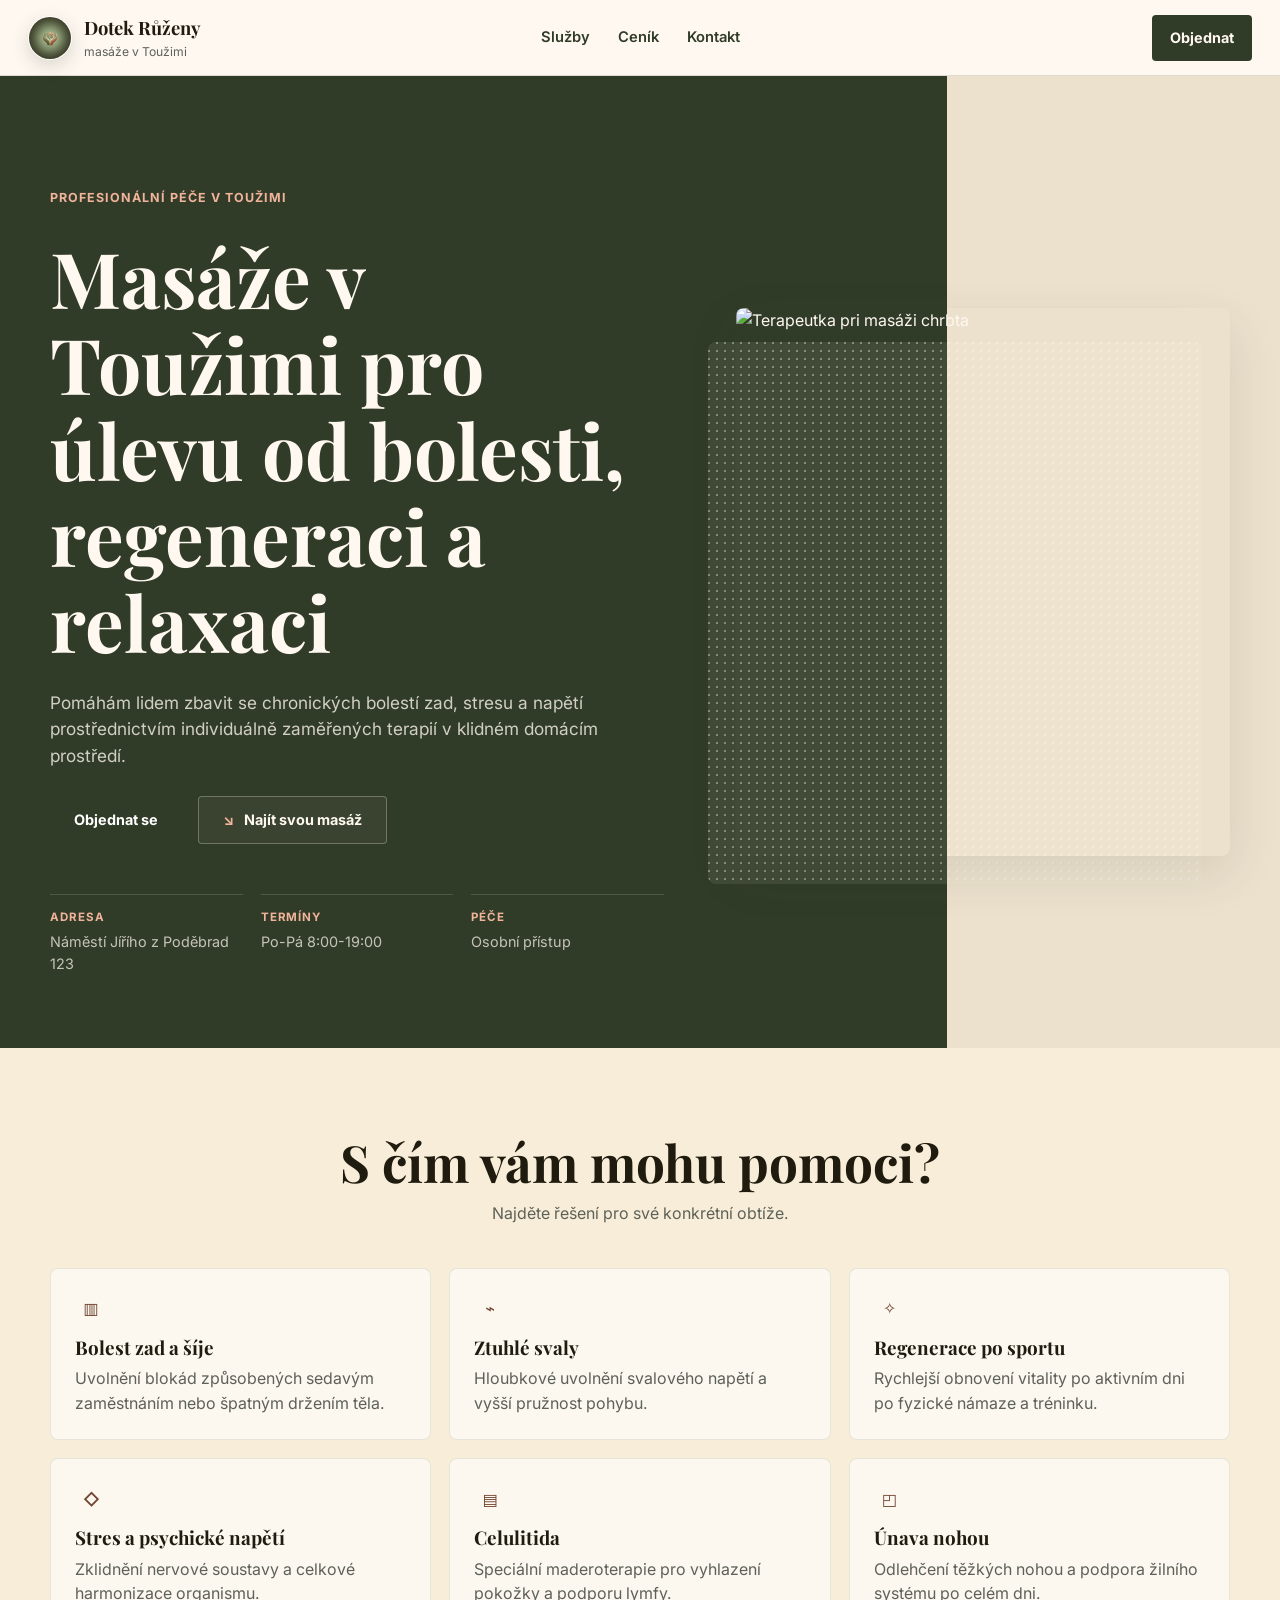
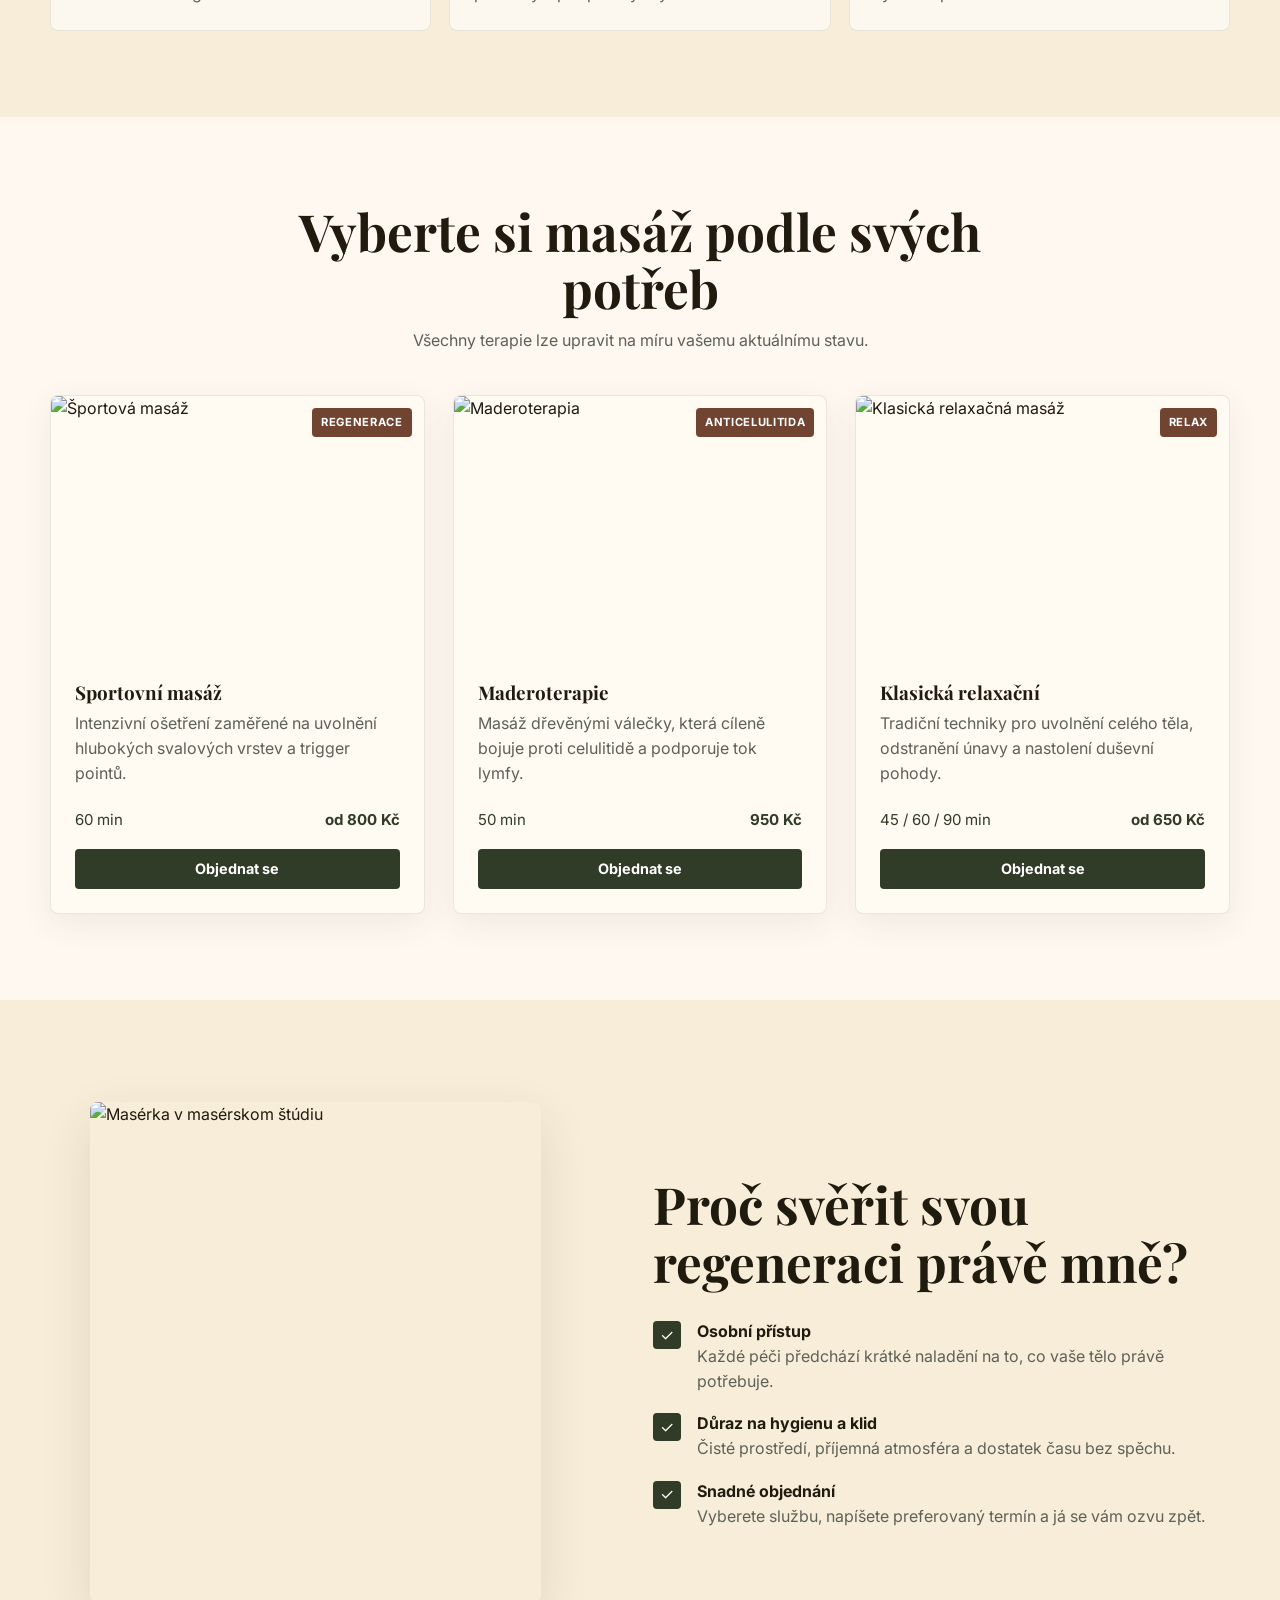
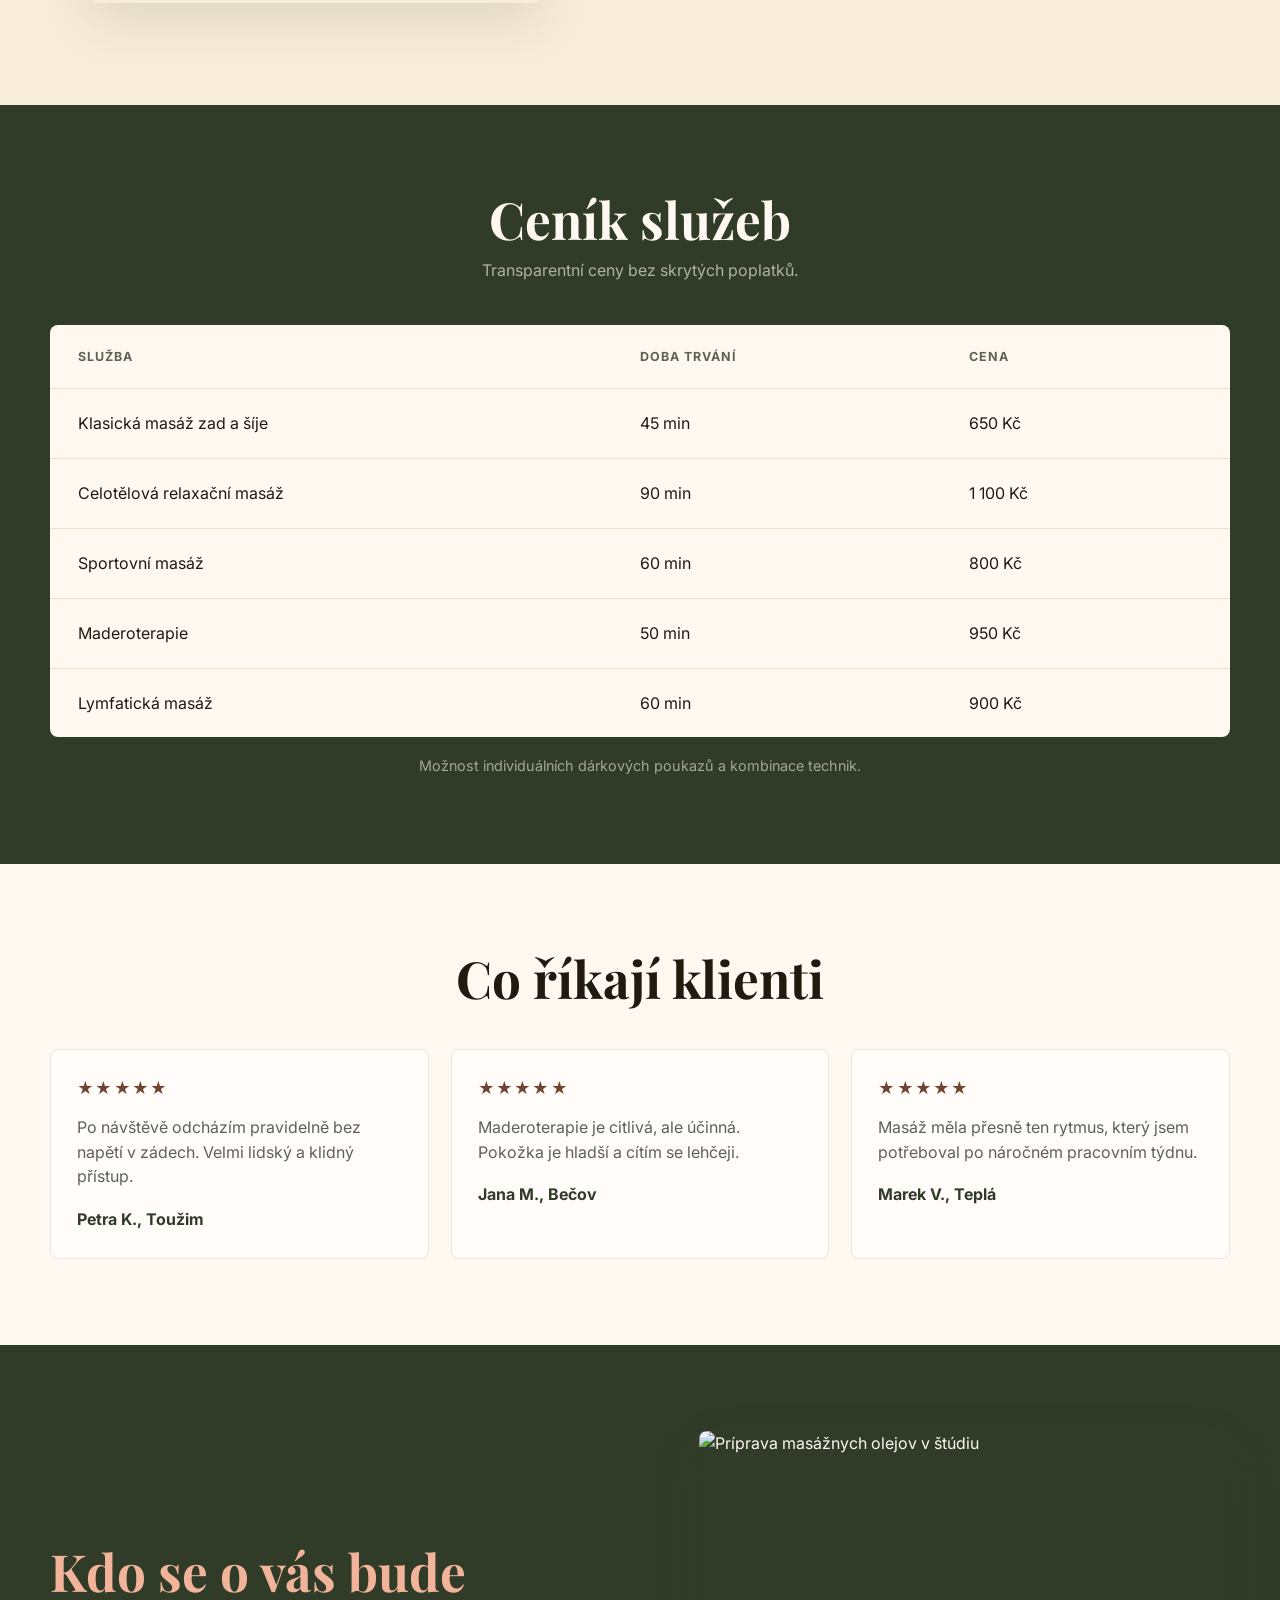
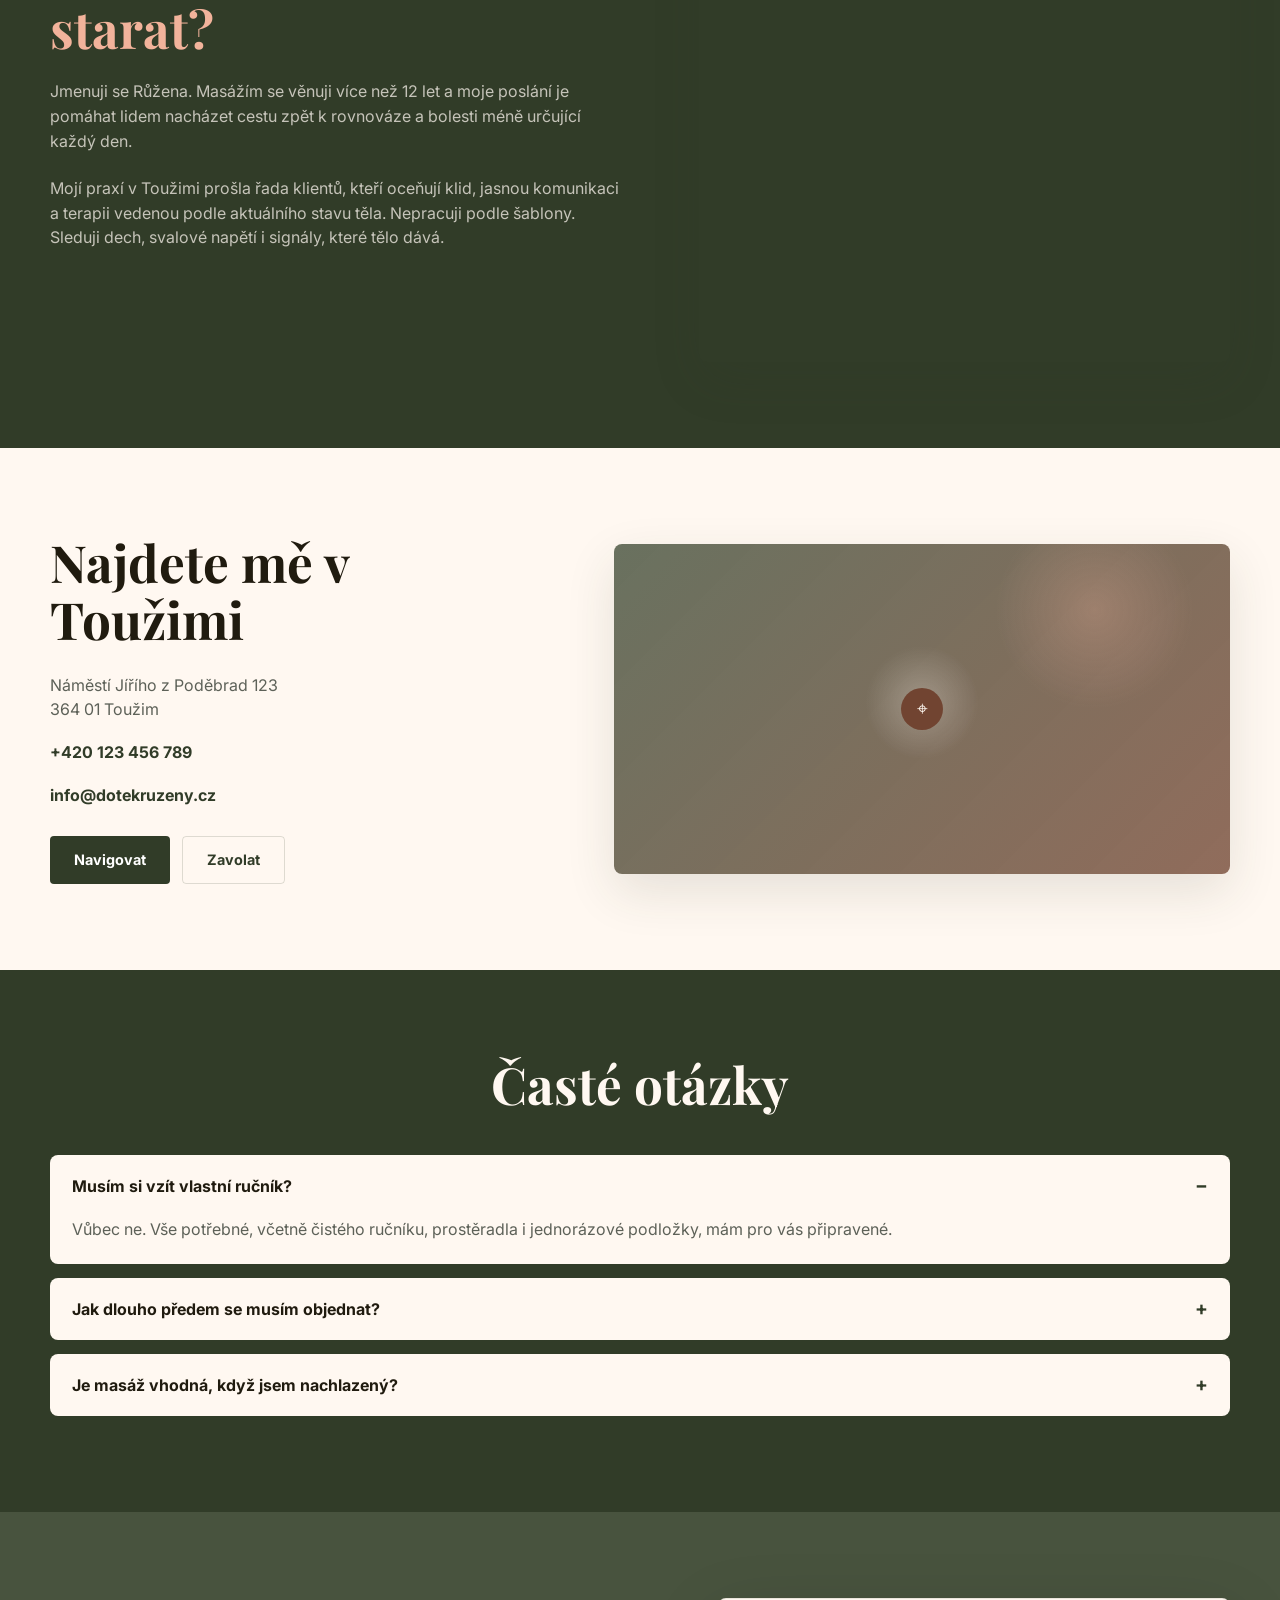
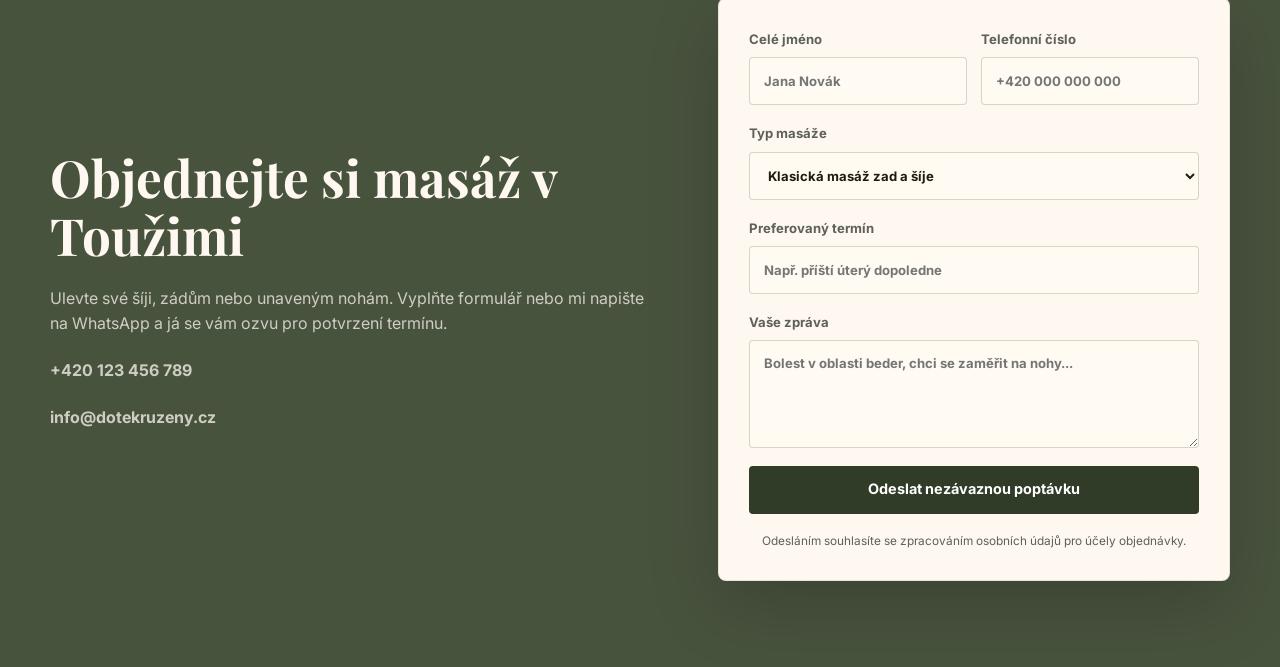
==== index.html @ c46c78ae "Create Dotek Ruzeny landing page" ====
<!doctype html>
<html lang="sk">
  <head>
    <meta charset="utf-8">
    <meta name="viewport" content="width=device-width, initial-scale=1">
    <title>Dotek Růženy | Masáže v Toužimi</title>
    <meta
      name="description"
      content="Regeneračné a relaxačné masáže v Toužimi. Športová masáž, klasická relaxačná masáž, maderoterapia a lymfatická starostlivosť."
    >
    <link rel="preconnect" href="https://fonts.googleapis.com">
    <link rel="preconnect" href="https://fonts.gstatic.com" crossorigin>
    <link href="https://fonts.googleapis.com/css2?family=Inter:wght@400;500;600;700&family=Playfair+Display:wght@600;700&display=swap" rel="stylesheet">
    <link rel="stylesheet" href="styles.css">
  </head>
  <body>
    <header class="site-header" aria-label="Hlavná navigácia">
      <a class="brand" href="#top" aria-label="Dotek Růženy">
        <img src="assets/logo-source.jpg" alt="" class="brand__mark">
        <span>
          <strong>Dotek Růženy</strong>
          <small>masáže v Toužimi</small>
        </span>
      </a>
      <nav class="nav">
        <a href="#sluzby">Služby</a>
        <a href="#cenik">Ceník</a>
        <a href="#kontakt">Kontakt</a>
      </nav>
      <a class="header-cta" href="#objednat">Objednat</a>
    </header>

    <main id="top">
      <section class="hero section-dark">
        <div class="container hero__grid">
          <div class="hero__copy">
            <p class="eyebrow">Profesionální péče v Toužimi</p>
            <h1>Masáže v Toužimi pro úlevu od bolesti, regeneraci a relaxaci</h1>
            <p>
              Pomáhám lidem zbavit se chronických bolestí zad, stresu a napětí
              prostřednictvím individuálně zaměřených terapií v klidném domácím prostředí.
            </p>
            <div class="hero__actions">
              <a class="button button--primary" href="#objednat">Objednat se</a>
              <a class="button button--ghost" href="#sluzby">
                <span class="button__icon" aria-hidden="true">↘</span>
                Najít svou masáž
              </a>
            </div>
            <dl class="hero__meta">
              <div>
                <dt>Adresa</dt>
                <dd>Náměstí Jířího z Poděbrad 123</dd>
              </div>
              <div>
                <dt>Termíny</dt>
                <dd>Po-Pá 8:00-19:00</dd>
              </div>
              <div>
                <dt>Péče</dt>
                <dd>Osobní přístup</dd>
              </div>
            </dl>
          </div>
          <div class="hero__visual" aria-label="Masáž v klidném prostředí">
            <div class="hero__texture"></div>
            <img src="https://images.pexels.com/photos/3757952/pexels-photo-3757952.jpeg?auto=compress&cs=tinysrgb&w=1200" alt="Terapeutka pri masáži chrbta">
          </div>
        </div>
      </section>

      <section class="section section-soft" aria-labelledby="help-title">
        <div class="container">
          <div class="section-heading section-heading--center">
            <h2 id="help-title">S čím vám mohu pomoci?</h2>
            <p>Najděte řešení pro své konkrétní obtíže.</p>
          </div>
          <div class="help-grid">
            <article class="help-card">
              <span class="icon" aria-hidden="true">▥</span>
              <h3>Bolest zad a šíje</h3>
              <p>Uvolnění blokád způsobených sedavým zaměstnáním nebo špatným držením těla.</p>
            </article>
            <article class="help-card">
              <span class="icon" aria-hidden="true">⌁</span>
              <h3>Ztuhlé svaly</h3>
              <p>Hloubkové uvolnění svalového napětí a vyšší pružnost pohybu.</p>
            </article>
            <article class="help-card">
              <span class="icon" aria-hidden="true">✧</span>
              <h3>Regenerace po sportu</h3>
              <p>Rychlejší obnovení vitality po aktivním dni po fyzické námaze a tréninku.</p>
            </article>
            <article class="help-card">
              <span class="icon" aria-hidden="true">◇</span>
              <h3>Stres a psychické napětí</h3>
              <p>Zklidnění nervové soustavy a celkové harmonizace organismu.</p>
            </article>
            <article class="help-card">
              <span class="icon" aria-hidden="true">▤</span>
              <h3>Celulitida</h3>
              <p>Speciální maderoterapie pro vyhlazení pokožky a podporu lymfy.</p>
            </article>
            <article class="help-card">
              <span class="icon" aria-hidden="true">◰</span>
              <h3>Únava nohou</h3>
              <p>Odlehčení těžkých nohou a podpora žilního systému po celém dni.</p>
            </article>
          </div>
        </div>
      </section>

      <section class="section" id="sluzby" aria-labelledby="services-title">
        <div class="container">
          <div class="section-heading section-heading--center">
            <h2 id="services-title">Vyberte si masáž podle svých potřeb</h2>
            <p>Všechny terapie lze upravit na míru vašemu aktuálnímu stavu.</p>
          </div>
          <div class="service-grid">
            <article class="service-card">
              <div class="service-card__image">
                <img src="https://images.pexels.com/photos/3997993/pexels-photo-3997993.jpeg?auto=compress&cs=tinysrgb&w=1200" alt="Športová masáž">
                <span>Regenerace</span>
              </div>
              <div class="service-card__body">
                <h3>Sportovní masáž</h3>
                <p>Intenzivní ošetření zaměřené na uvolnění hlubokých svalových vrstev a trigger pointů.</p>
                <div class="service-card__foot">
                  <span>60 min</span>
                  <strong>od 800 Kč</strong>
                </div>
                <a class="button button--compact" href="#objednat">Objednat se</a>
              </div>
            </article>
            <article class="service-card">
              <div class="service-card__image">
                <img src="https://images.pexels.com/photos/6621334/pexels-photo-6621334.jpeg?auto=compress&cs=tinysrgb&w=1200" alt="Maderoterapia">
                <span>Anticelulitida</span>
              </div>
              <div class="service-card__body">
                <h3>Maderoterapie</h3>
                <p>Masáž dřevěnými válečky, která cíleně bojuje proti celulitidě a podporuje tok lymfy.</p>
                <div class="service-card__foot">
                  <span>50 min</span>
                  <strong>950 Kč</strong>
                </div>
                <a class="button button--compact" href="#objednat">Objednat se</a>
              </div>
            </article>
            <article class="service-card">
              <div class="service-card__image">
                <img src="https://images.pexels.com/photos/3757952/pexels-photo-3757952.jpeg?auto=compress&cs=tinysrgb&w=1200" alt="Klasická relaxačná masáž">
                <span>Relax</span>
              </div>
              <div class="service-card__body">
                <h3>Klasická relaxační</h3>
                <p>Tradiční techniky pro uvolnění celého těla, odstranění únavy a nastolení duševní pohody.</p>
                <div class="service-card__foot">
                  <span>45 / 60 / 90 min</span>
                  <strong>od 650 Kč</strong>
                </div>
                <a class="button button--compact" href="#objednat">Objednat se</a>
              </div>
            </article>
          </div>
        </div>
      </section>

      <section class="section section-soft">
        <div class="container trust-grid">
          <figure class="quote-image">
            <img src="https://images.pexels.com/photos/3997993/pexels-photo-3997993.jpeg?auto=compress&cs=tinysrgb&w=1200" alt="Masérka v masérskom štúdiu">
          </figure>
          <div class="trust-copy">
            <h2>Proč svěřit svou regeneraci právě mně?</h2>
            <ul class="check-list">
              <li>
                <strong>Osobní přístup</strong>
                Každé péči předchází krátké naladění na to, co vaše tělo právě potřebuje.
              </li>
              <li>
                <strong>Důraz na hygienu a klid</strong>
                Čisté prostředí, příjemná atmosféra a dostatek času bez spěchu.
              </li>
              <li>
                <strong>Snadné objednání</strong>
                Vyberete službu, napíšete preferovaný termín a já se vám ozvu zpět.
              </li>
            </ul>
          </div>
        </div>
      </section>

      <section class="section section-dark" id="cenik" aria-labelledby="pricing-title">
        <div class="container">
          <div class="section-heading section-heading--center">
            <h2 id="pricing-title">Ceník služeb</h2>
            <p>Transparentní ceny bez skrytých poplatků.</p>
          </div>
          <div class="pricing-table" role="table" aria-label="Ceník masáží">
            <div class="pricing-row pricing-row--head" role="row">
              <span>Služba</span>
              <span>Doba trvání</span>
              <span>Cena</span>
            </div>
            <div class="pricing-row" role="row">
              <span>Klasická masáž zad a šíje</span>
              <span>45 min</span>
              <span>650 Kč</span>
            </div>
            <div class="pricing-row" role="row">
              <span>Celotělová relaxační masáž</span>
              <span>90 min</span>
              <span>1 100 Kč</span>
            </div>
            <div class="pricing-row" role="row">
              <span>Sportovní masáž</span>
              <span>60 min</span>
              <span>800 Kč</span>
            </div>
            <div class="pricing-row" role="row">
              <span>Maderoterapie</span>
              <span>50 min</span>
              <span>950 Kč</span>
            </div>
            <div class="pricing-row" role="row">
              <span>Lymfatická masáž</span>
              <span>60 min</span>
              <span>900 Kč</span>
            </div>
          </div>
          <p class="pricing-note">Možnost individuálních dárkových poukazů a kombinace technik.</p>
        </div>
      </section>

      <section class="section" aria-labelledby="reviews-title">
        <div class="container">
          <div class="section-heading section-heading--center">
            <h2 id="reviews-title">Co říkají klienti</h2>
          </div>
          <div class="review-grid">
            <blockquote>
              <span aria-label="5 hvězdiček">★★★★★</span>
              <p>Po návštěvě odcházím pravidelně bez napětí v zádech. Velmi lidský a klidný přístup.</p>
              <cite>Petra K., Toužim</cite>
            </blockquote>
            <blockquote>
              <span aria-label="5 hvězdiček">★★★★★</span>
              <p>Maderoterapie je citlivá, ale účinná. Pokožka je hladší a cítím se lehčeji.</p>
              <cite>Jana M., Bečov</cite>
            </blockquote>
            <blockquote>
              <span aria-label="5 hvězdiček">★★★★★</span>
              <p>Masáž měla přesně ten rytmus, který jsem potřeboval po náročném pracovním týdnu.</p>
              <cite>Marek V., Teplá</cite>
            </blockquote>
          </div>
        </div>
      </section>

      <section class="section section-dark about-section" aria-labelledby="about-title">
        <div class="container about-grid">
          <div>
            <h2 id="about-title">Kdo se o vás bude starat?</h2>
            <p>
              Jmenuji se Růžena. Masážím se věnuji více než 12 let a moje poslání je pomáhat lidem nacházet cestu zpět
              k rovnováze a bolesti méně určující každý den.
            </p>
            <p>
              Mojí praxí v Toužimi prošla řada klientů, kteří oceňují klid, jasnou komunikaci a terapii vedenou podle
              aktuálního stavu těla. Nepracuji podle šablony. Sleduji dech, svalové napětí i signály, které tělo dává.
            </p>
          </div>
          <img src="https://images.pexels.com/photos/3865676/pexels-photo-3865676.jpeg?auto=compress&cs=tinysrgb&w=1200" alt="Príprava masážnych olejov v štúdiu">
        </div>
      </section>

      <section class="section location-section" id="kontakt" aria-labelledby="location-title">
        <div class="container location-grid">
          <div>
            <h2 id="location-title">Najdete mě v Toužimi</h2>
            <address>
              <span>Náměstí Jířího z Poděbrad 123<br>364 01 Toužim</span>
              <a href="tel:+420123456789">+420 123 456 789</a>
              <a href="mailto:info@dotekruzeny.cz">info@dotekruzeny.cz</a>
            </address>
            <div class="location-actions">
              <a class="button button--primary" href="https://www.google.com/maps/search/?api=1&query=N%C3%A1m%C4%9Bst%C3%AD+Ji%C5%99%C3%ADho+z+Pod%C4%9Bbrad+123+Tou%C5%BEim">Navigovat</a>
              <a class="button button--outline" href="#objednat">Zavolat</a>
            </div>
          </div>
          <div class="map-card" aria-label="Mapa polohy štúdia">
            <span aria-hidden="true">⌖</span>
          </div>
        </div>
      </section>

      <section class="section section-dark faq-section" aria-labelledby="faq-title">
        <div class="container">
          <div class="section-heading section-heading--center">
            <h2 id="faq-title">Časté otázky</h2>
          </div>
          <div class="faq-list">
            <details open>
              <summary>Musím si vzít vlastní ručník?</summary>
              <p>Vůbec ne. Vše potřebné, včetně čistého ručníku, prostěradla i jednorázové podložky, mám pro vás připravené.</p>
            </details>
            <details>
              <summary>Jak dlouho předem se musím objednat?</summary>
              <p>Ideálně několik dní dopředu. Při akutní bolesti mi ale napište, někdy se uvolní i dřívější termín.</p>
            </details>
            <details>
              <summary>Je masáž vhodná, když jsem nachlazený?</summary>
              <p>Při teplotě, infekci nebo akutním zánětu je lepší masáž přesunout. Tělo potřebuje nejprve klid na uzdravení.</p>
            </details>
          </div>
        </div>
      </section>

      <section class="booking-section" id="objednat" aria-labelledby="booking-title">
        <div class="container booking-grid">
          <div class="booking-copy">
            <h2 id="booking-title">Objednejte si masáž v Toužimi</h2>
            <p>
              Ulevte své šíji, zádům nebo unaveným nohám. Vyplňte formulář nebo mi napište na WhatsApp a já se vám ozvu
              pro potvrzení termínu.
            </p>
            <a href="tel:+420123456789">+420 123 456 789</a>
            <a href="mailto:info@dotekruzeny.cz">info@dotekruzeny.cz</a>
          </div>
          <form class="booking-form">
            <div class="form-row">
              <label>
                Celé jméno
                <input type="text" name="name" placeholder="Jana Novák" required>
              </label>
              <label>
                Telefonní číslo
                <input type="tel" name="phone" placeholder="+420 000 000 000" required>
              </label>
            </div>
            <label>
              Typ masáže
              <select name="service" required>
                <option>Klasická masáž zad a šíje</option>
                <option>Sportovní masáž</option>
                <option>Maderoterapie</option>
                <option>Lymfatická masáž</option>
              </select>
            </label>
            <label>
              Preferovaný termín
              <input type="text" name="time" placeholder="Např. příští úterý dopoledne">
            </label>
            <label>
              Vaše zpráva
              <textarea name="message" rows="4" placeholder="Bolest v oblasti beder, chci se zaměřit na nohy..."></textarea>
            </label>
            <button class="button button--submit" type="submit">Odeslat nezávaznou poptávku</button>
            <p class="form-note">Odesláním souhlasíte se zpracováním osobních údajů pro účely objednávky.</p>
          </form>
        </div>
      </section>
    </main>

    <script src="script.js"></script>
  </body>
</html>
---- styles.css ----
:root {
  --cream: #fff8f1;
  --cream-2: #f8edd8;
  --sand: #ece1cd;
  --olive: #313c28;
  --olive-2: #48533e;
  --sage: #6f7c63;
  --clay: #714431;
  --clay-2: #f2b39b;
  --ink: #201b0f;
  --muted: #5d6158;
  --line: rgba(72, 83, 62, 0.18);
  --shadow: 0 18px 50px rgba(49, 60, 40, 0.12);
  --radius: 8px;
  --container: 1180px;
}

* {
  box-sizing: border-box;
}

html {
  scroll-behavior: smooth;
}

body {
  margin: 0;
  background: var(--cream);
  color: var(--ink);
  font-family: Inter, ui-sans-serif, system-ui, -apple-system, BlinkMacSystemFont, "Segoe UI", sans-serif;
  font-size: 16px;
  line-height: 1.55;
}

img {
  display: block;
  max-width: 100%;
}

a {
  color: inherit;
  text-decoration: none;
}

h1,
h2,
h3 {
  margin: 0;
  font-family: "Playfair Display", Georgia, serif;
  line-height: 1.12;
}

h1 {
  max-width: 780px;
  font-size: clamp(2.45rem, 6vw, 5.35rem);
}

h2 {
  font-size: clamp(2rem, 4vw, 3.4rem);
}

h3 {
  font-size: 1.35rem;
}

p {
  margin: 0;
}

.container {
  width: min(calc(100% - 48px), var(--container));
  margin-inline: auto;
}

.site-header {
  position: sticky;
  top: 0;
  z-index: 20;
  display: grid;
  grid-template-columns: 1fr auto 1fr;
  align-items: center;
  gap: 24px;
  padding: 14px 28px;
  background: rgba(255, 248, 241, 0.9);
  border-bottom: 1px solid var(--line);
  backdrop-filter: blur(16px);
}

.brand {
  display: inline-flex;
  align-items: center;
  gap: 12px;
  width: fit-content;
}

.brand__mark {
  width: 44px;
  height: 44px;
  border-radius: 50%;
  object-fit: cover;
  object-position: center;
  border: 1px solid rgba(255, 255, 255, 0.45);
  box-shadow: 0 6px 18px rgba(49, 60, 40, 0.18);
}

.brand strong,
.brand small {
  display: block;
}

.brand strong {
  font-family: "Playfair Display", Georgia, serif;
  font-size: 1.15rem;
}

.brand small {
  color: var(--muted);
  font-size: 0.76rem;
}

.nav {
  display: flex;
  gap: 28px;
  color: var(--olive);
  font-size: 0.92rem;
  font-weight: 600;
}

.nav a,
.header-cta {
  padding: 8px 0;
}

.header-cta {
  justify-self: end;
  color: var(--cream);
  background: var(--olive);
  border-radius: 4px;
  padding: 12px 18px;
  font-weight: 700;
  font-size: 0.9rem;
}

.section,
.booking-section {
  padding: 86px 0;
}

.section-soft {
  background: var(--cream-2);
}

.section-dark {
  background: var(--olive);
  color: var(--cream);
}

.hero {
  position: relative;
  overflow: hidden;
  min-height: 760px;
  padding: 112px 0 72px;
  background:
    linear-gradient(90deg, var(--olive) 0 74%, var(--sand) 74% 100%);
}

.hero::before {
  position: absolute;
  top: -180px;
  right: -140px;
  width: 470px;
  height: 470px;
  background: var(--sand);
  content: "";
}

.hero__grid {
  position: relative;
  display: grid;
  grid-template-columns: minmax(0, 1.02fr) minmax(340px, 0.82fr);
  align-items: center;
  gap: 72px;
}

.hero__copy {
  display: grid;
  gap: 26px;
}

.eyebrow {
  color: var(--clay-2);
  font-size: 0.78rem;
  font-weight: 700;
  letter-spacing: 0.08em;
  text-transform: uppercase;
}

.hero__copy > p:not(.eyebrow) {
  max-width: 690px;
  color: rgba(255, 248, 241, 0.78);
  font-size: 1.08rem;
}

.hero__actions {
  display: flex;
  flex-wrap: wrap;
  gap: 16px;
}

.button {
  display: inline-flex;
  align-items: center;
  justify-content: center;
  min-height: 48px;
  border: 0;
  border-radius: 4px;
  padding: 0 24px;
  font: inherit;
  font-size: 0.9rem;
  font-weight: 700;
  cursor: pointer;
  transition: transform 160ms ease, background 160ms ease, border-color 160ms ease;
}

.button:hover {
  transform: translateY(-1px);
}

.button--primary,
.button--compact,
.button--submit {
  background: var(--olive);
  color: white;
}

.button--ghost {
  gap: 10px;
  color: var(--cream);
  border: 1px solid rgba(255, 248, 241, 0.28);
  background: rgba(255, 248, 241, 0.04);
}

.button--outline {
  border: 1px solid var(--line);
  background: transparent;
  color: var(--olive);
}

.button--compact {
  width: 100%;
  min-height: 40px;
  margin-top: 18px;
}

.button--submit {
  width: 100%;
}

.button__icon {
  color: var(--clay-2);
  font-weight: 700;
}

.hero__meta {
  display: grid;
  grid-template-columns: repeat(3, minmax(0, 1fr));
  gap: 18px;
  margin: 24px 0 0;
  padding: 0;
  color: rgba(255, 248, 241, 0.72);
}

.hero__meta div {
  border-top: 1px solid rgba(255, 248, 241, 0.15);
  padding-top: 14px;
}

.hero__meta dt {
  color: var(--clay-2);
  font-size: 0.72rem;
  font-weight: 700;
  letter-spacing: 0.08em;
  text-transform: uppercase;
}

.hero__meta dd {
  margin: 4px 0 0;
  font-size: 0.9rem;
}

.hero__visual {
  position: relative;
  isolation: isolate;
}

.hero__visual img,
.quote-image img,
.about-grid img {
  width: 100%;
  border-radius: var(--radius);
  object-fit: cover;
  box-shadow: var(--shadow);
}

.hero__visual img {
  aspect-ratio: 0.9;
  min-height: 520px;
}

.hero__texture {
  position: absolute;
  inset: 34px 28px -28px -28px;
  z-index: -1;
  border-radius: var(--radius);
  background:
    radial-gradient(circle at 1px 1px, rgba(255, 248, 241, 0.38) 1px, transparent 0) 0 0 / 8px 8px,
    rgba(255, 248, 241, 0.08);
}

.section-heading {
  display: grid;
  gap: 10px;
  margin-bottom: 42px;
}

.section-heading--center {
  max-width: 720px;
  margin-inline: auto;
  text-align: center;
}

.section-heading p {
  color: var(--muted);
}

.section-dark .section-heading p {
  color: rgba(255, 248, 241, 0.62);
}

.help-grid {
  display: grid;
  grid-template-columns: repeat(3, 1fr);
  gap: 18px;
}

.help-card,
.service-card,
blockquote,
.booking-form {
  border: 1px solid rgba(72, 83, 62, 0.12);
  border-radius: var(--radius);
  background: rgba(255, 255, 255, 0.62);
}

.help-card {
  padding: 24px;
}

.icon {
  display: inline-grid;
  width: 32px;
  height: 32px;
  place-items: center;
  margin-bottom: 12px;
  color: var(--clay);
  font-weight: 700;
}

.help-card h3,
.service-card h3 {
  margin-bottom: 8px;
  font-size: 1.18rem;
}

.help-card p,
.service-card p,
.trust-copy li,
blockquote p,
.about-grid p,
.booking-copy p,
.form-note,
.faq-list p {
  color: var(--muted);
}

.service-grid {
  display: grid;
  grid-template-columns: repeat(3, 1fr);
  gap: 28px;
}

.service-card {
  overflow: hidden;
  background: #fffaf2;
  box-shadow: 0 10px 32px rgba(49, 60, 40, 0.08);
}

.service-card__image {
  position: relative;
  aspect-ratio: 1.42;
  overflow: hidden;
}

.service-card__image img {
  width: 100%;
  height: 100%;
  object-fit: cover;
}

.service-card__image span {
  position: absolute;
  top: 12px;
  right: 12px;
  border-radius: 4px;
  padding: 6px 9px;
  background: var(--clay);
  color: white;
  font-size: 0.7rem;
  font-weight: 700;
  letter-spacing: 0.06em;
  text-transform: uppercase;
}

.service-card__body {
  padding: 24px;
}

.service-card__foot {
  display: flex;
  justify-content: space-between;
  gap: 12px;
  margin-top: 22px;
  color: var(--olive);
  font-size: 0.94rem;
}

.trust-grid,
.about-grid,
.location-grid,
.booking-grid {
  display: grid;
  grid-template-columns: 0.92fr 1fr;
  align-items: center;
  gap: 72px;
}

.quote-image img {
  aspect-ratio: 0.9;
}

.trust-copy {
  display: grid;
  gap: 28px;
}

.check-list {
  display: grid;
  gap: 18px;
  margin: 0;
  padding: 0;
  list-style: none;
}

.check-list li {
  position: relative;
  padding-left: 44px;
}

.check-list li::before {
  position: absolute;
  left: 0;
  top: 2px;
  display: grid;
  width: 28px;
  height: 28px;
  place-items: center;
  border-radius: 4px;
  background: var(--olive);
  color: white;
  content: "✓";
}

.check-list strong {
  display: block;
  color: var(--ink);
}

.pricing-table {
  overflow: hidden;
  border-radius: var(--radius);
  background: var(--cream);
  color: var(--ink);
}

.pricing-row {
  display: grid;
  grid-template-columns: 1.4fr 0.8fr 0.6fr;
  gap: 18px;
  padding: 22px 28px;
  border-bottom: 1px solid var(--sand);
}

.pricing-row:last-child {
  border-bottom: 0;
}

.pricing-row--head {
  color: var(--muted);
  font-size: 0.78rem;
  font-weight: 700;
  letter-spacing: 0.08em;
  text-transform: uppercase;
}

.pricing-note {
  margin-top: 18px;
  color: rgba(255, 248, 241, 0.56);
  text-align: center;
  font-size: 0.9rem;
}

.review-grid {
  display: grid;
  grid-template-columns: repeat(3, 1fr);
  gap: 22px;
}

blockquote {
  margin: 0;
  padding: 26px;
}

blockquote span {
  display: block;
  margin-bottom: 14px;
  color: var(--clay);
  letter-spacing: 0.08em;
}

blockquote cite {
  display: block;
  margin-top: 18px;
  color: var(--olive);
  font-style: normal;
  font-weight: 700;
}

.about-section h2 {
  color: var(--clay-2);
}

.about-grid {
  grid-template-columns: 1fr 0.92fr;
}

.about-grid div {
  display: grid;
  gap: 22px;
}

.about-grid p {
  color: rgba(255, 248, 241, 0.72);
}

.about-grid img {
  aspect-ratio: 1;
}

.location-grid {
  grid-template-columns: 0.8fr 1fr;
}

address {
  display: grid;
  gap: 18px;
  margin: 24px 0 28px;
  color: var(--muted);
  font-style: normal;
}

address a {
  color: var(--olive);
  font-weight: 700;
}

.location-actions {
  display: flex;
  flex-wrap: wrap;
  gap: 12px;
}

.map-card {
  display: grid;
  min-height: 330px;
  place-items: center;
  border-radius: var(--radius);
  background:
    radial-gradient(circle at 50% 48%, rgba(255, 248, 241, 0.28), transparent 16%),
    radial-gradient(circle at 78% 20%, rgba(242, 179, 155, 0.26), transparent 18%),
    linear-gradient(135deg, rgba(72, 83, 62, 0.82), rgba(113, 68, 49, 0.78));
  color: var(--cream);
  box-shadow: var(--shadow);
}

.map-card span {
  display: grid;
  width: 42px;
  height: 42px;
  place-items: center;
  border-radius: 50%;
  background: var(--clay);
  font-size: 1.2rem;
}

.faq-section {
  padding-bottom: 96px;
}

.faq-list {
  display: grid;
  gap: 14px;
}

details {
  border-radius: var(--radius);
  background: var(--cream);
  color: var(--ink);
}

summary {
  display: flex;
  align-items: center;
  justify-content: space-between;
  min-height: 62px;
  padding: 0 22px;
  font-weight: 700;
  cursor: pointer;
}

summary::-webkit-details-marker {
  display: none;
}

summary::after {
  color: var(--olive);
  content: "+";
  font-size: 1.2rem;
}

details[open] summary::after {
  content: "−";
}

details p {
  padding: 0 22px 22px;
}

.booking-section {
  background: var(--olive-2);
  color: var(--cream);
}

.booking-grid {
  grid-template-columns: 1fr 0.86fr;
}

.booking-copy {
  display: grid;
  gap: 22px;
}

.booking-copy h2 {
  max-width: 560px;
}

.booking-copy p,
.booking-copy a {
  max-width: 600px;
  color: rgba(255, 248, 241, 0.74);
}

.booking-copy a {
  font-weight: 700;
}

.booking-form {
  display: grid;
  gap: 18px;
  padding: 30px;
  background: var(--cream);
  color: var(--ink);
  box-shadow: 0 24px 70px rgba(0, 0, 0, 0.18);
}

.form-row {
  display: grid;
  grid-template-columns: 1fr 1fr;
  gap: 14px;
}

label {
  display: grid;
  gap: 8px;
  color: var(--muted);
  font-size: 0.82rem;
  font-weight: 700;
}

input,
select,
textarea {
  width: 100%;
  border: 1px solid rgba(72, 83, 62, 0.22);
  border-radius: 4px;
  background: #fffaf2;
  color: var(--ink);
  font: inherit;
  min-height: 48px;
  padding: 12px 14px;
}

textarea {
  resize: vertical;
}

input:focus,
select:focus,
textarea:focus {
  border-color: var(--olive);
  outline: 2px solid rgba(72, 83, 62, 0.14);
}

.form-note {
  text-align: center;
  font-size: 0.74rem;
}

@media (max-width: 920px) {
  .site-header {
    grid-template-columns: 1fr auto;
  }

  .nav {
    display: none;
  }

  .hero {
    min-height: auto;
    padding-top: 80px;
  }

  .hero__grid,
  .trust-grid,
  .about-grid,
  .location-grid,
  .booking-grid {
    grid-template-columns: 1fr;
    gap: 42px;
  }

  .hero__visual {
    max-width: 560px;
  }

  .help-grid,
  .service-grid,
  .review-grid {
    grid-template-columns: 1fr 1fr;
  }
}

@media (max-width: 640px) {
  .container {
    width: min(calc(100% - 32px), var(--container));
  }

  .site-header {
    padding: 12px 16px;
  }

  .brand small {
    display: none;
  }

  .header-cta {
    padding-inline: 14px;
  }

  .section,
  .booking-section {
    padding: 58px 0;
  }

  .hero {
    padding: 62px 0 54px;
  }

  .hero__actions,
  .location-actions {
    flex-direction: column;
  }

  .hero__meta,
  .help-grid,
  .service-grid,
  .review-grid,
  .form-row {
    grid-template-columns: 1fr;
  }

  .hero__visual img {
    min-height: 380px;
  }

  .pricing-row {
    grid-template-columns: 1fr;
    gap: 6px;
  }

  .booking-form {
    padding: 22px;
  }
}
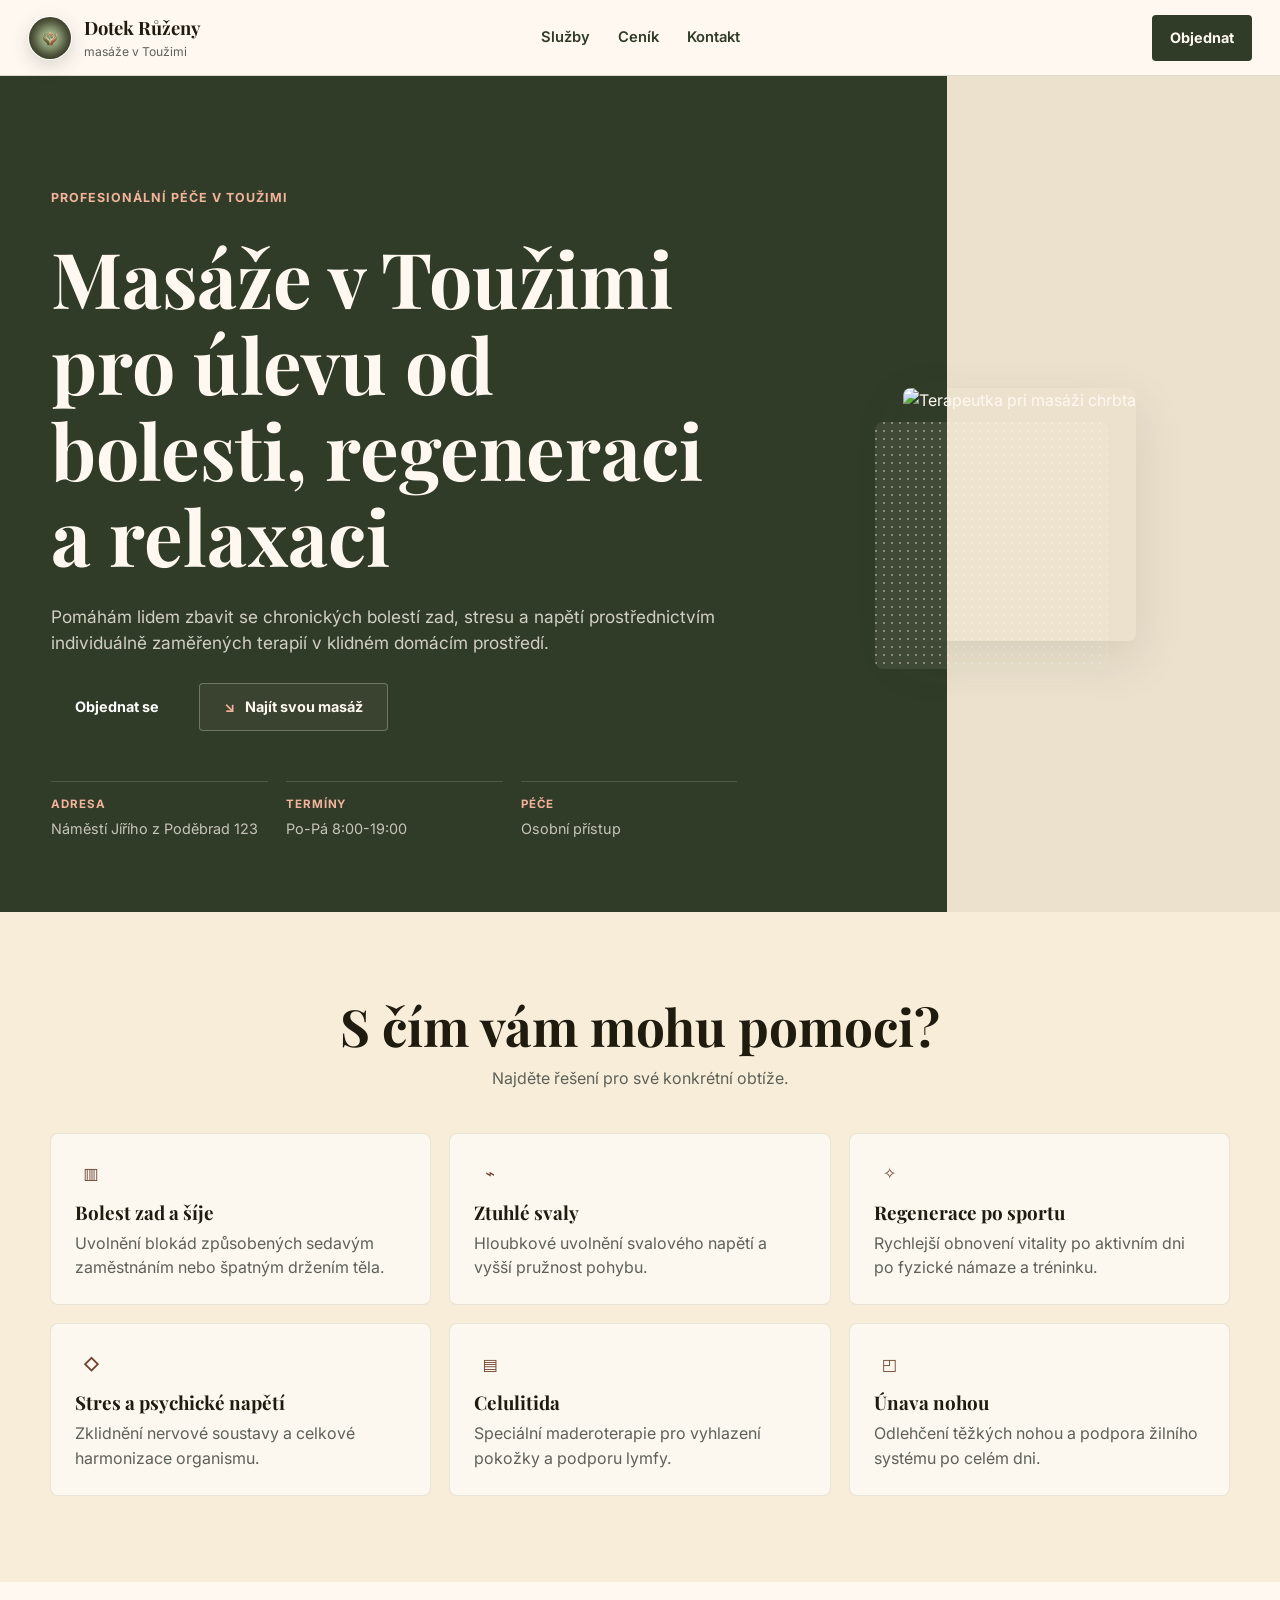
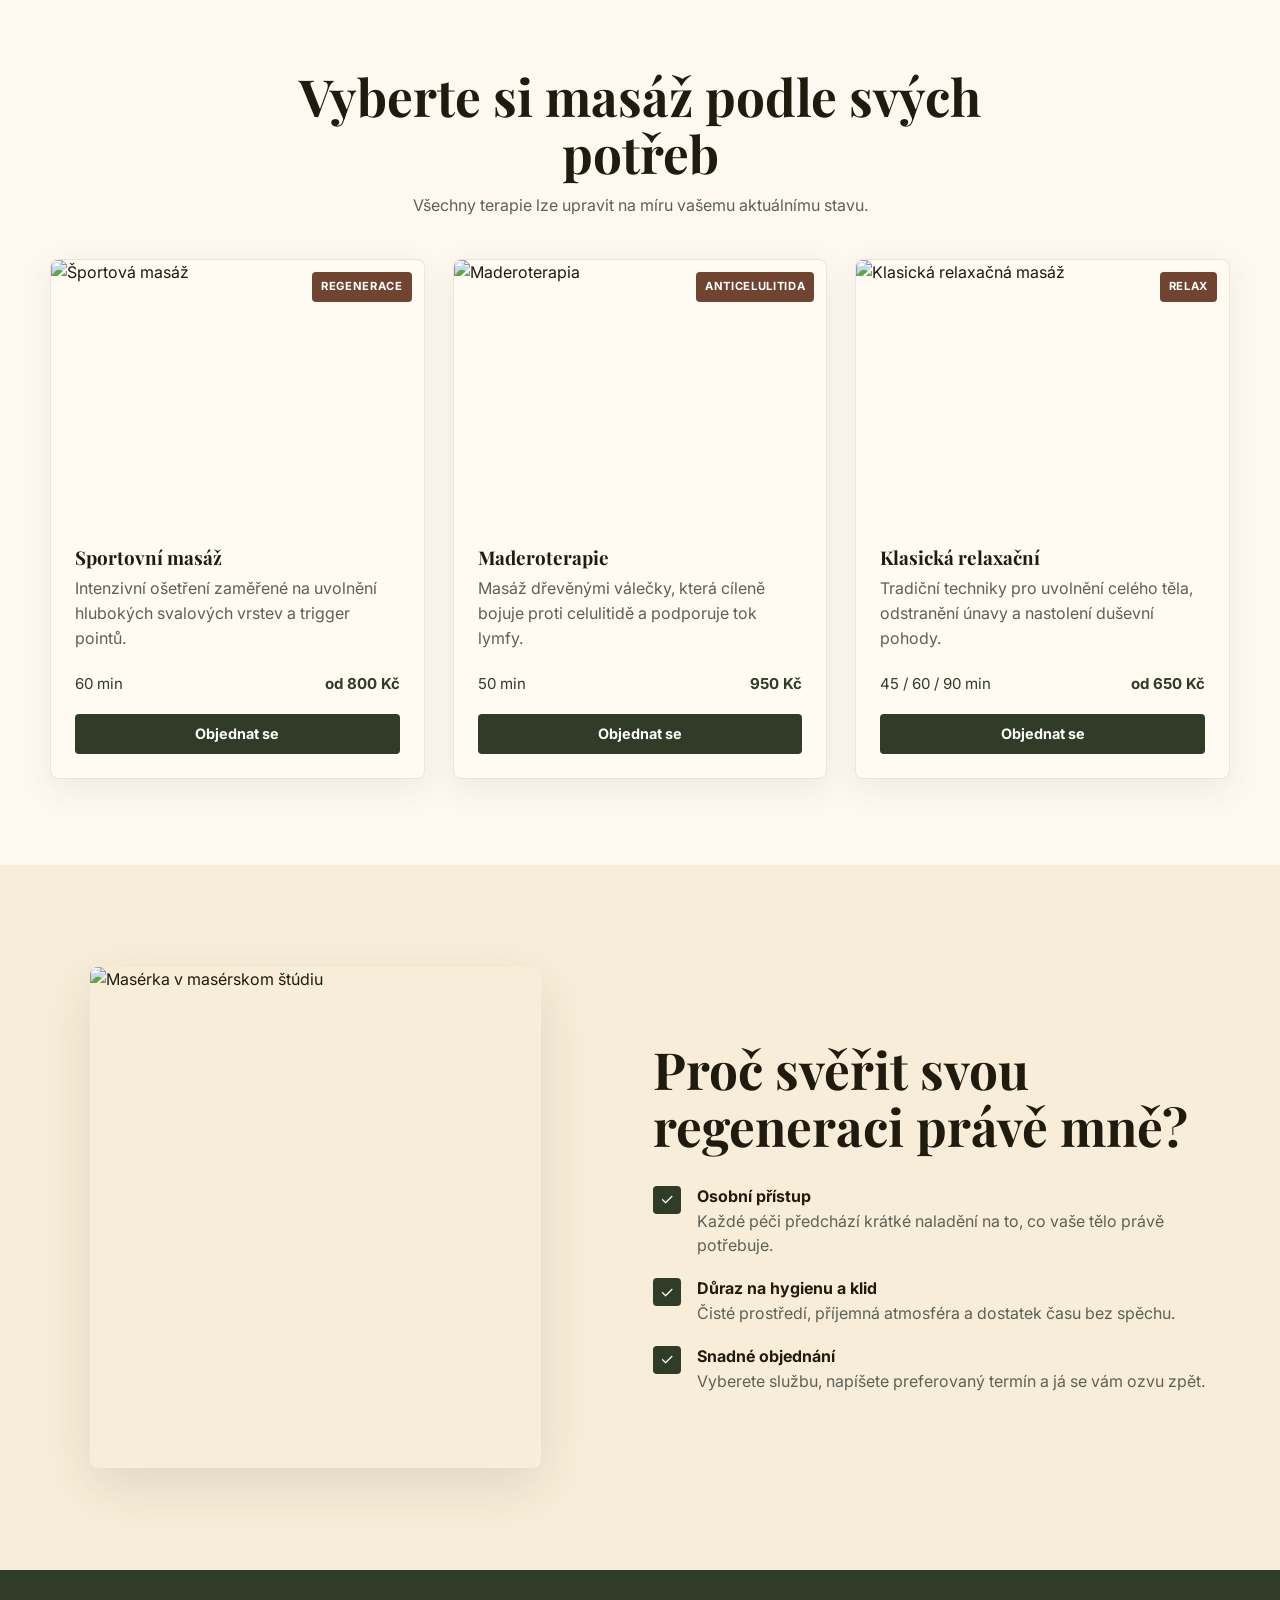
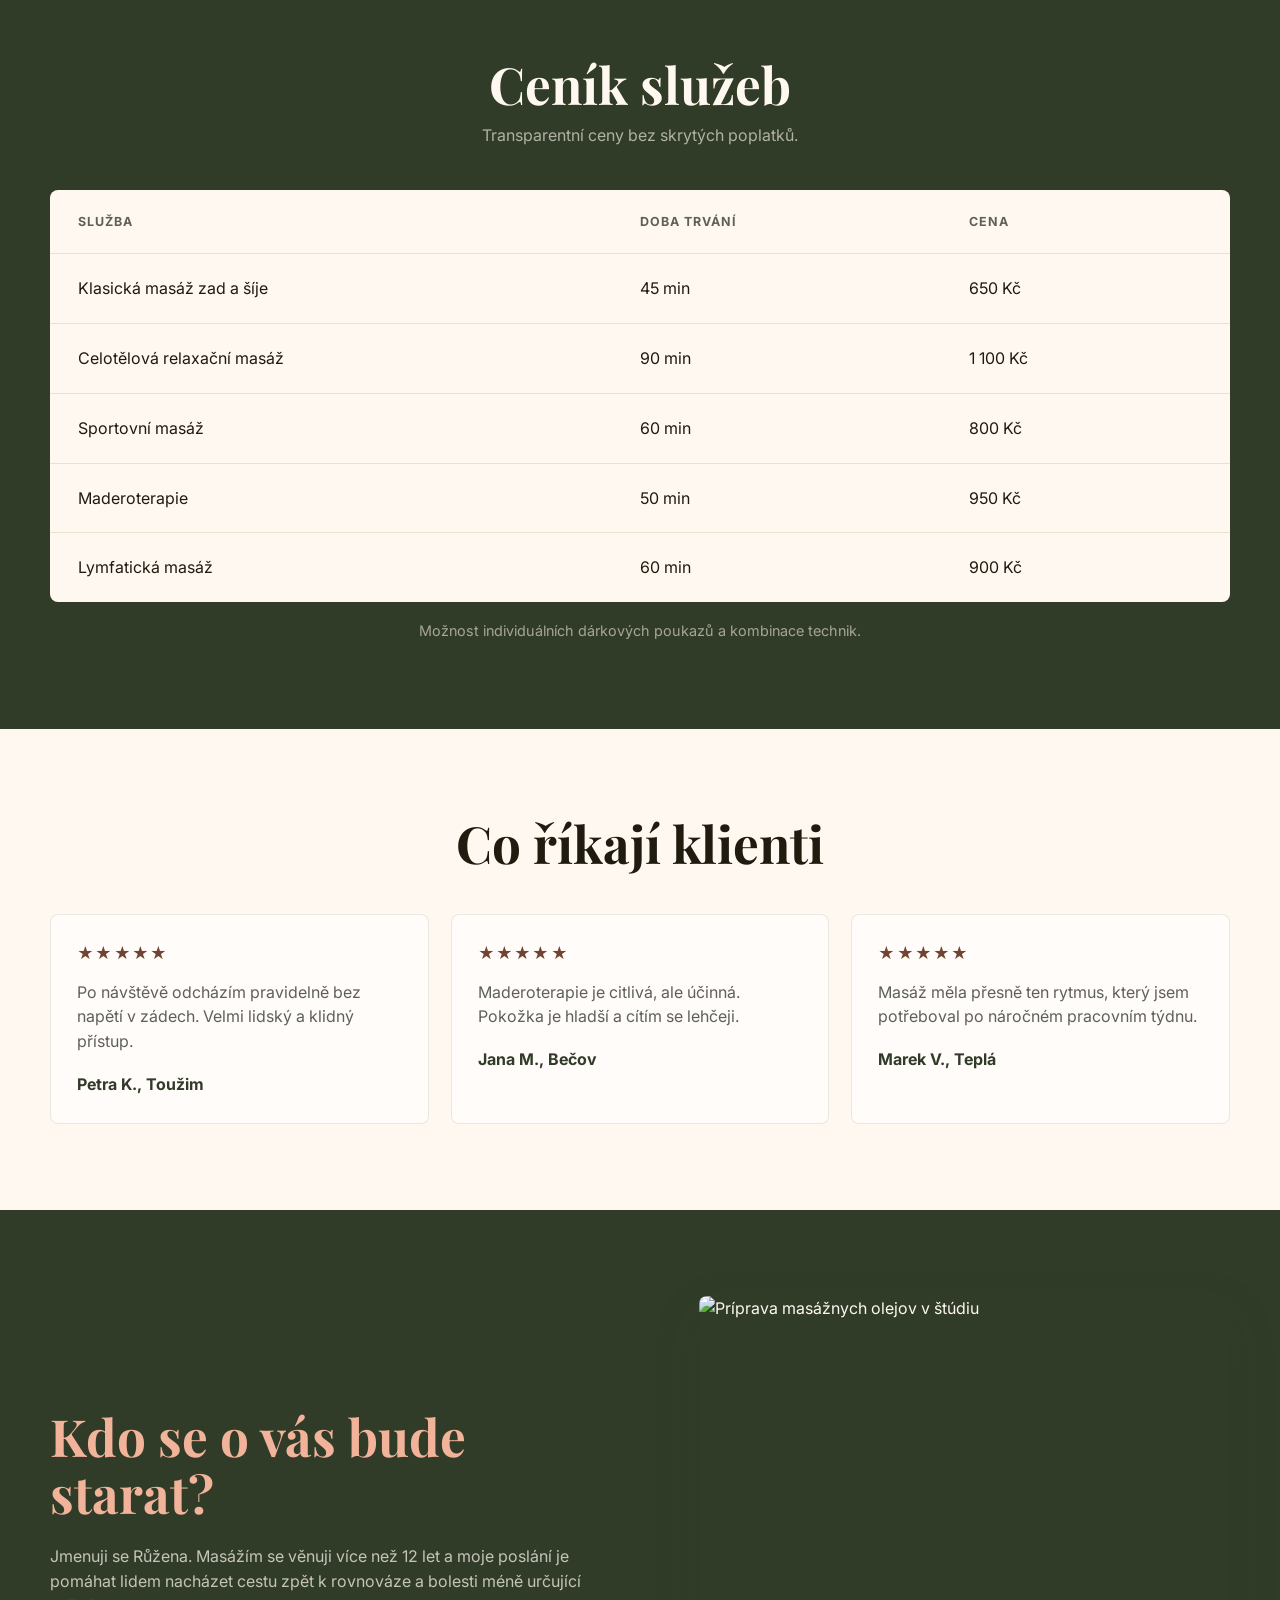
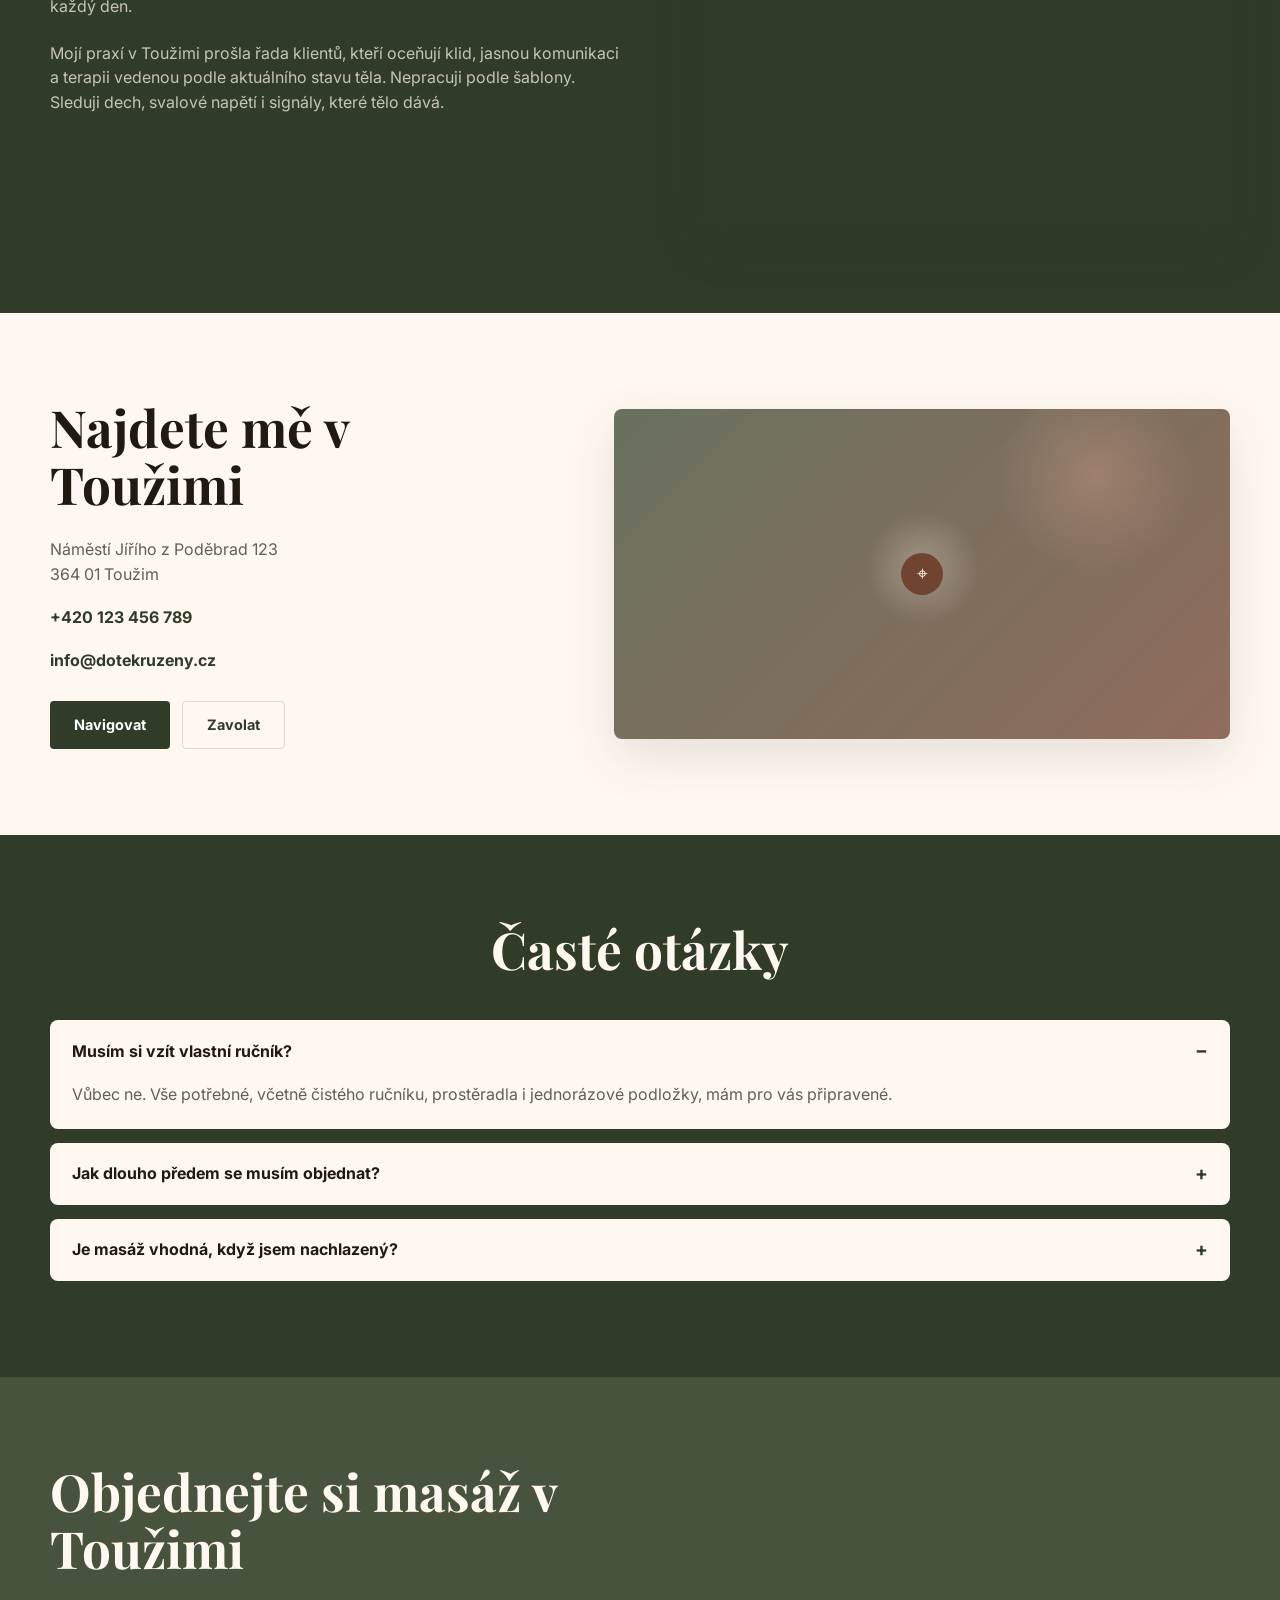
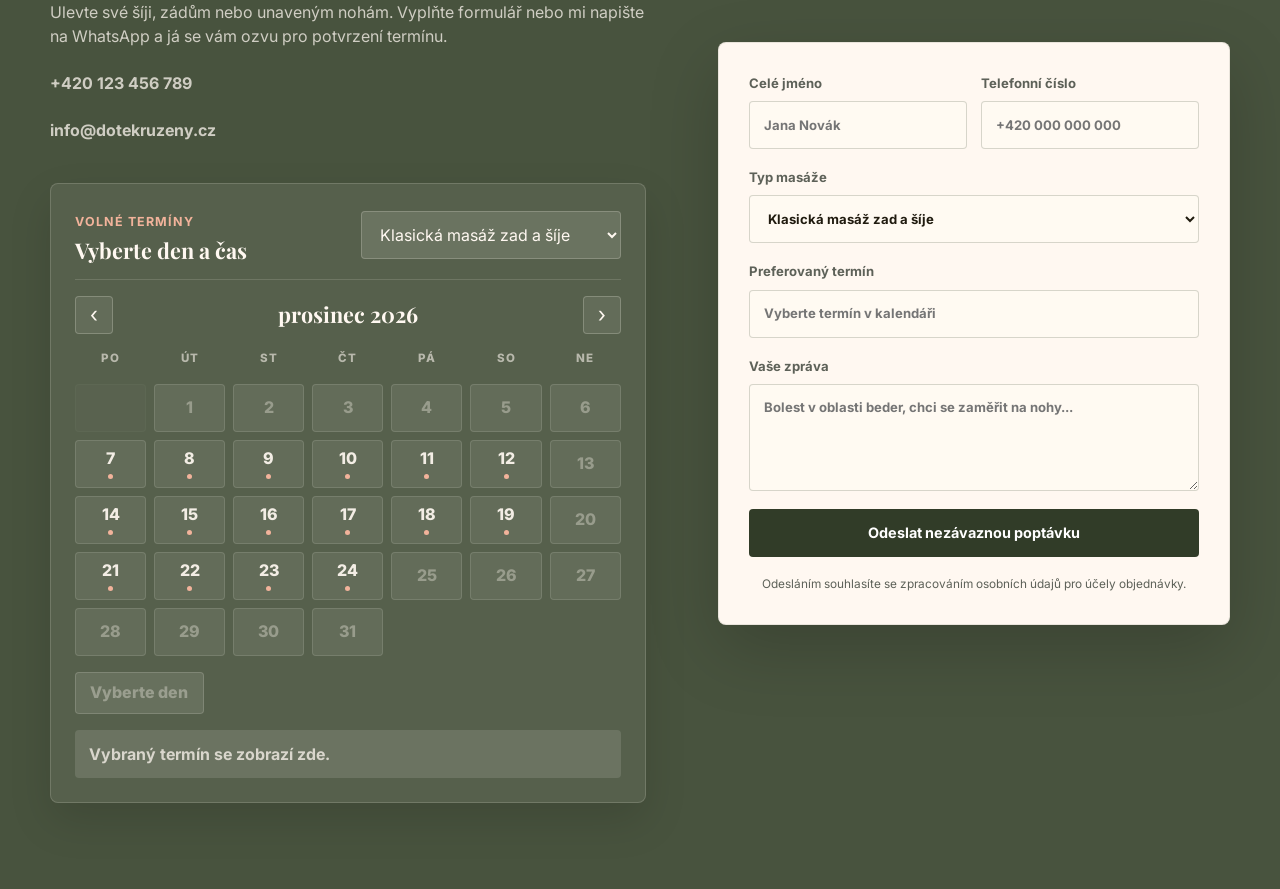
==== commit 9d78dd45: "Add admin booking management" ====
--- a/index.html
+++ b/index.html
@@ -197,7 +197,7 @@
             <h2 id="pricing-title">Ceník služeb</h2>
             <p>Transparentní ceny bez skrytých poplatků.</p>
           </div>
-          <div class="pricing-table" role="table" aria-label="Ceník masáží">
+          <div class="pricing-table" role="table" aria-label="Ceník masáží" data-pricing-table>
             <div class="pricing-row pricing-row--head" role="row">
               <span>Služba</span>
               <span>Doba trvání</span>
@@ -327,6 +327,37 @@
             </p>
             <a href="tel:+420123456789">+420 123 456 789</a>
             <a href="mailto:info@dotekruzeny.cz">info@dotekruzeny.cz</a>
+            <div class="booking-calendar" aria-label="Objednávací kalendář">
+              <div class="calendar-toolbar">
+                <div>
+                  <span class="eyebrow">Volné termíny</span>
+                  <h3>Vyberte den a čas</h3>
+                </div>
+                <select class="calendar-service" aria-label="Typ masáže v kalendáři">
+                  <option>Klasická masáž zad a šíje</option>
+                  <option>Sportovní masáž</option>
+                  <option>Maderoterapie</option>
+                  <option>Lymfatická masáž</option>
+                </select>
+              </div>
+              <div class="calendar-monthbar">
+                <button type="button" class="calendar-nav" data-calendar-prev aria-label="Předchozí měsíc">‹</button>
+                <strong data-calendar-month></strong>
+                <button type="button" class="calendar-nav" data-calendar-next aria-label="Další měsíc">›</button>
+              </div>
+              <div class="calendar-weekdays" aria-hidden="true">
+                <span>Po</span>
+                <span>Út</span>
+                <span>St</span>
+                <span>Čt</span>
+                <span>Pá</span>
+                <span>So</span>
+                <span>Ne</span>
+              </div>
+              <div class="calendar-grid" data-calendar-grid></div>
+              <div class="time-slots" data-time-slots aria-live="polite"></div>
+              <p class="calendar-selection" data-calendar-selection>Vybraný termín se zobrazí zde.</p>
+            </div>
           </div>
           <form class="booking-form">
             <div class="form-row">
@@ -341,7 +372,7 @@
             </div>
             <label>
               Typ masáže
-              <select name="service" required>
+              <select name="service" id="booking-service" required>
                 <option>Klasická masáž zad a šíje</option>
                 <option>Sportovní masáž</option>
                 <option>Maderoterapie</option>
@@ -350,7 +381,7 @@
             </label>
             <label>
               Preferovaný termín
-              <input type="text" name="time" placeholder="Např. příští úterý dopoledne">
+              <input type="text" name="time" id="booking-time" placeholder="Vyberte termín v kalendáři" readonly>
             </label>
             <label>
               Vaše zpráva
@@ -363,6 +394,7 @@
       </section>
     </main>
 
+    <script src="booking-data.js"></script>
     <script src="script.js"></script>
   </body>
 </html>
--- a/styles.css
+++ b/styles.css
@@ -164,6 +164,12 @@
     linear-gradient(90deg, var(--olive) 0 74%, var(--sand) 74% 100%);
 }
 
+.hero .container {
+  width: 100%;
+  max-width: none;
+  padding-inline: clamp(24px, 4vw, 72px);
+}
+
 .hero::before {
   position: absolute;
   top: -180px;
@@ -177,7 +183,7 @@
 .hero__grid {
   position: relative;
   display: grid;
-  grid-template-columns: minmax(0, 1.02fr) minmax(340px, 0.82fr);
+  grid-template-columns: minmax(0, 1.08fr) minmax(320px, 0.66fr);
   align-items: center;
   gap: 72px;
 }
@@ -291,6 +297,8 @@
 .hero__visual {
   position: relative;
   isolation: isolate;
+  max-width: 520px;
+  justify-self: center;
 }
 
 .hero__visual img,
@@ -303,8 +311,9 @@
 }
 
 .hero__visual img {
-  aspect-ratio: 0.9;
-  min-height: 520px;
+  aspect-ratio: 0.92;
+  min-height: 0;
+  max-height: 500px;
 }
 
 .hero__texture {
@@ -680,6 +689,161 @@
 }
 
 .booking-copy a {
+  font-weight: 700;
+}
+
+.booking-calendar {
+  display: grid;
+  gap: 16px;
+  margin-top: 18px;
+  border: 1px solid rgba(255, 248, 241, 0.16);
+  border-radius: var(--radius);
+  padding: 24px;
+  background: rgba(255, 248, 241, 0.08);
+  box-shadow: 0 18px 44px rgba(0, 0, 0, 0.12);
+}
+
+.calendar-toolbar,
+.calendar-monthbar {
+  display: flex;
+  align-items: center;
+  justify-content: space-between;
+  gap: 16px;
+}
+
+.calendar-toolbar h3 {
+  margin-top: 6px;
+  color: var(--cream);
+}
+
+.calendar-service {
+  width: min(100%, 260px);
+  min-height: 44px;
+  border-color: rgba(255, 248, 241, 0.2);
+  background: rgba(255, 248, 241, 0.12);
+  color: var(--cream);
+}
+
+.calendar-service option {
+  color: var(--ink);
+}
+
+.calendar-monthbar {
+  border-top: 1px solid rgba(255, 248, 241, 0.14);
+  padding-top: 16px;
+}
+
+.calendar-monthbar strong {
+  font-family: "Playfair Display", Georgia, serif;
+  font-size: 1.35rem;
+}
+
+.calendar-nav {
+  display: grid;
+  width: 38px;
+  height: 38px;
+  place-items: center;
+  border: 1px solid rgba(255, 248, 241, 0.22);
+  border-radius: 4px;
+  background: rgba(255, 248, 241, 0.08);
+  color: var(--cream);
+  cursor: pointer;
+  font: inherit;
+  font-size: 1.35rem;
+}
+
+.calendar-weekdays,
+.calendar-grid {
+  display: grid;
+  grid-template-columns: repeat(7, minmax(0, 1fr));
+  gap: 8px;
+}
+
+.calendar-weekdays {
+  color: rgba(255, 248, 241, 0.58);
+  font-size: 0.72rem;
+  font-weight: 800;
+  letter-spacing: 0.08em;
+  text-align: center;
+  text-transform: uppercase;
+}
+
+.calendar-day {
+  display: grid;
+  min-height: 48px;
+  place-items: center;
+  border: 1px solid rgba(255, 248, 241, 0.12);
+  border-radius: 4px;
+  background: rgba(255, 248, 241, 0.08);
+  color: rgba(255, 248, 241, 0.92);
+  cursor: pointer;
+  font: inherit;
+  font-weight: 800;
+}
+
+.calendar-day:hover {
+  border-color: rgba(242, 179, 155, 0.58);
+}
+
+.calendar-day.is-muted {
+  opacity: 0.22;
+}
+
+.calendar-day.is-closed {
+  color: rgba(255, 248, 241, 0.34);
+  cursor: not-allowed;
+}
+
+.calendar-day.is-available::after {
+  width: 5px;
+  height: 5px;
+  margin-top: -8px;
+  border-radius: 50%;
+  background: var(--clay-2);
+  content: "";
+}
+
+.calendar-day.is-selected {
+  background: var(--cream);
+  color: var(--olive);
+}
+
+.time-slots {
+  display: grid;
+  grid-template-columns: repeat(4, minmax(0, 1fr));
+  gap: 10px;
+}
+
+.time-slot {
+  min-height: 42px;
+  border: 1px solid rgba(255, 248, 241, 0.16);
+  border-radius: 4px;
+  background: rgba(255, 248, 241, 0.1);
+  color: var(--cream);
+  cursor: pointer;
+  font: inherit;
+  font-weight: 800;
+}
+
+.time-slot:hover {
+  border-color: var(--clay-2);
+}
+
+.time-slot.is-selected {
+  background: var(--clay-2);
+  color: var(--ink);
+}
+
+.time-slot:disabled {
+  color: rgba(255, 248, 241, 0.34);
+  cursor: not-allowed;
+}
+
+.calendar-selection {
+  border-radius: 4px;
+  padding: 12px 14px;
+  background: rgba(255, 248, 241, 0.12);
+  color: rgba(255, 248, 241, 0.78);
   font-weight: 700;
 }
 
@@ -747,6 +911,15 @@
   .hero {
     min-height: auto;
     padding-top: 80px;
+    background: var(--olive);
+  }
+
+  .hero .container {
+    padding-inline: 24px;
+  }
+
+  .hero::before {
+    display: none;
   }
 
   .hero__grid,
@@ -759,7 +932,18 @@
   }
 
   .hero__visual {
-    max-width: 560px;
+    width: min(100%, 440px);
+    max-width: 440px;
+    justify-self: start;
+  }
+
+  .hero__visual img {
+    aspect-ratio: 1.25;
+    max-height: none;
+  }
+
+  .hero__texture {
+    inset: 22px 18px -18px -18px;
   }
 
   .help-grid,
@@ -792,7 +976,24 @@
   }
 
   .hero {
-    padding: 62px 0 54px;
+    padding: 52px 0 54px;
+  }
+
+  .hero .container {
+    padding-inline: 16px;
+  }
+
+  .hero__grid {
+    gap: 32px;
+  }
+
+  .hero h1 {
+    font-size: 2.58rem;
+    line-height: 1.08;
+  }
+
+  .hero__copy {
+    gap: 22px;
   }
 
   .hero__actions,
@@ -809,7 +1010,14 @@
   }
 
   .hero__visual img {
-    min-height: 380px;
+    aspect-ratio: 1.3;
+    height: auto;
+    min-height: 0;
+    max-height: none;
+  }
+
+  .hero__texture {
+    inset: 16px 12px -12px -12px;
   }
 
   .pricing-row {
@@ -820,4 +1028,30 @@
   .booking-form {
     padding: 22px;
   }
-}
+
+  .calendar-toolbar,
+  .calendar-monthbar {
+    align-items: stretch;
+  }
+
+  .calendar-toolbar {
+    flex-direction: column;
+  }
+
+  .calendar-service {
+    width: 100%;
+  }
+
+  .calendar-grid,
+  .calendar-weekdays {
+    gap: 6px;
+  }
+
+  .calendar-day {
+    min-height: 42px;
+  }
+
+  .time-slots {
+    grid-template-columns: repeat(2, minmax(0, 1fr));
+  }
+}
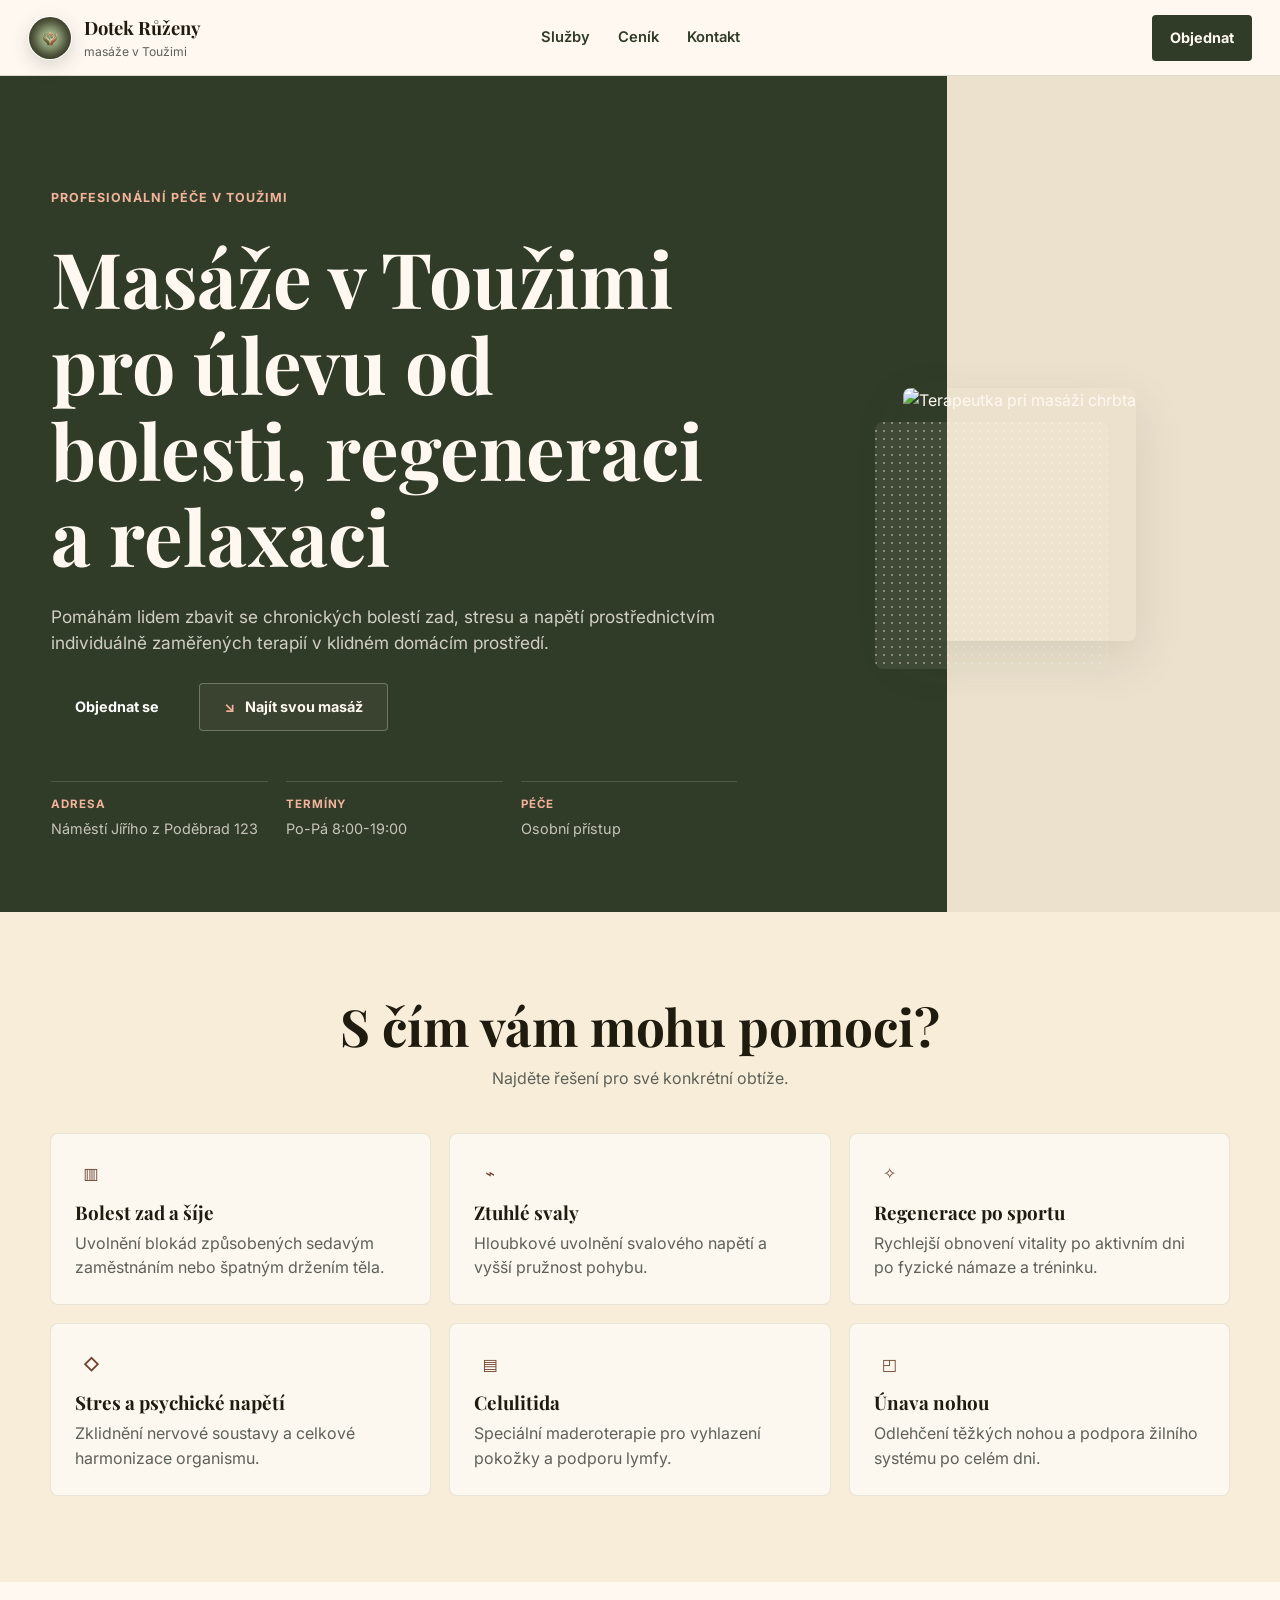
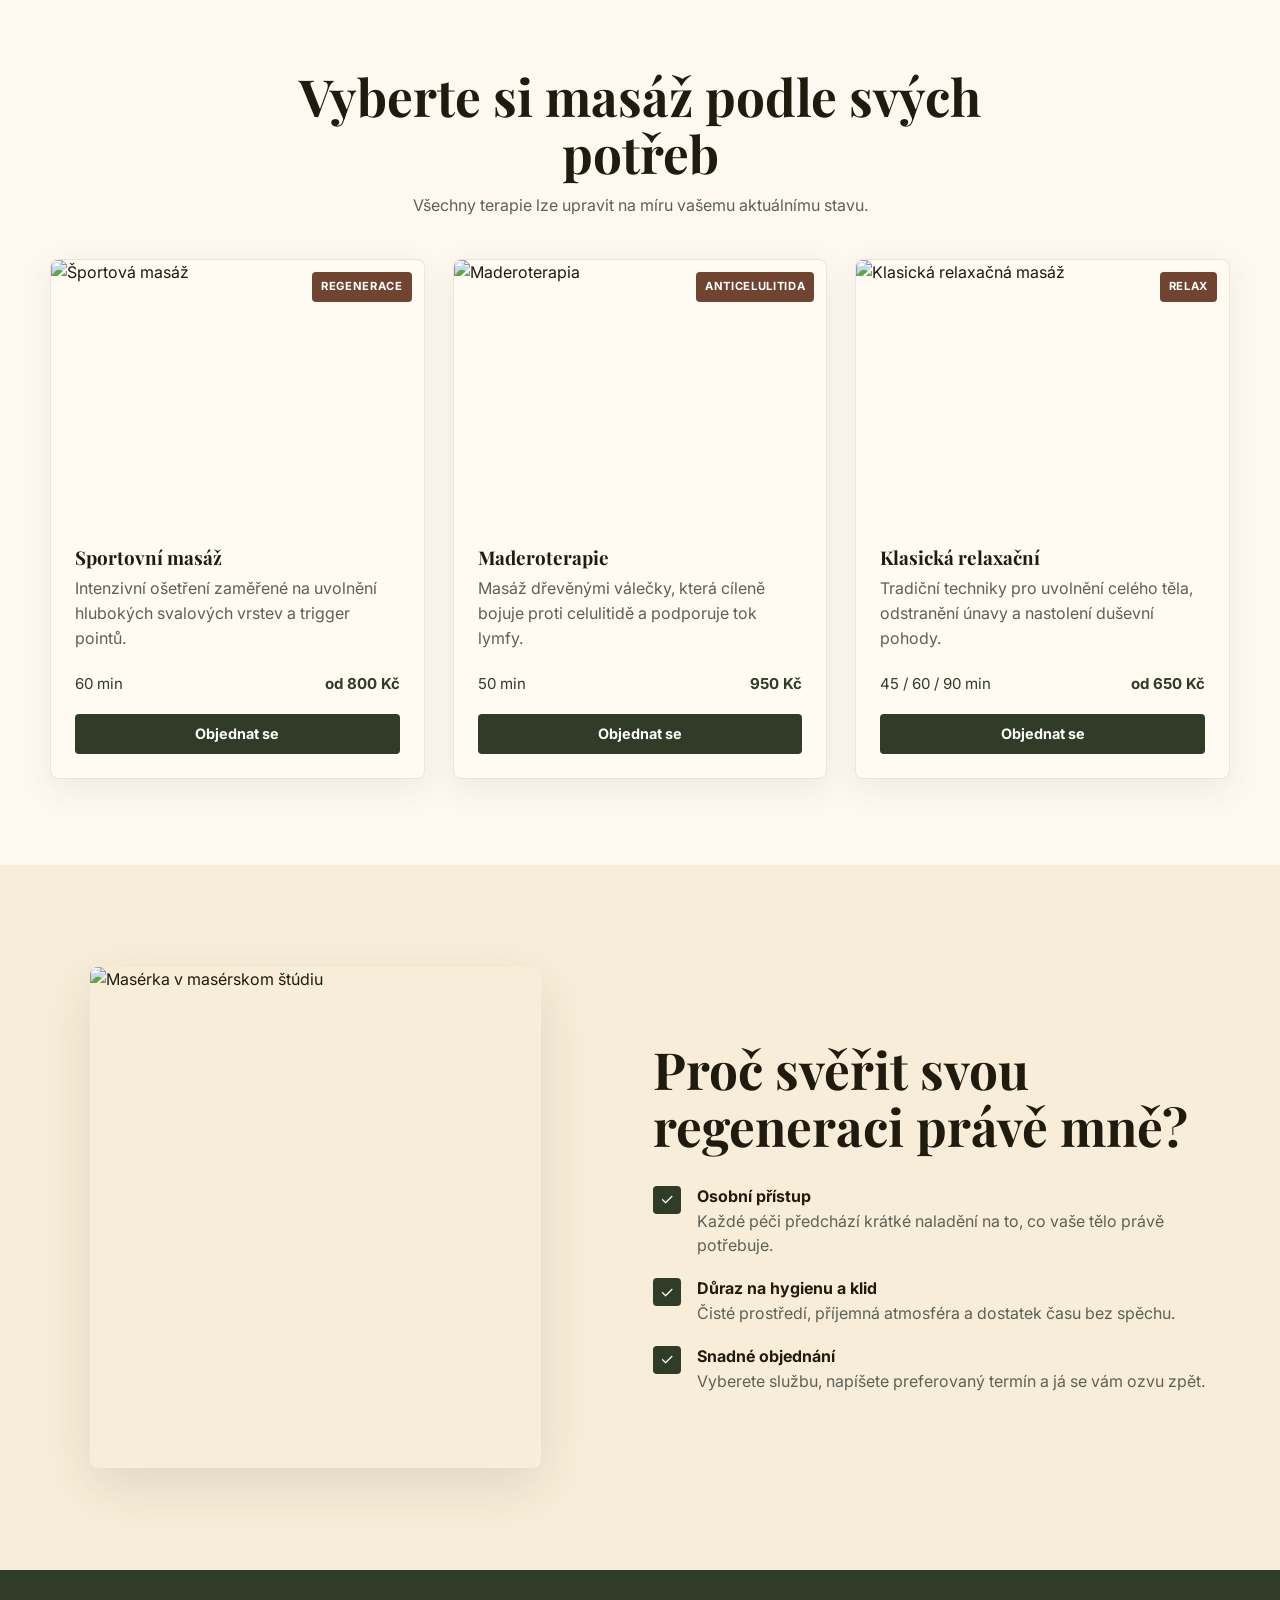
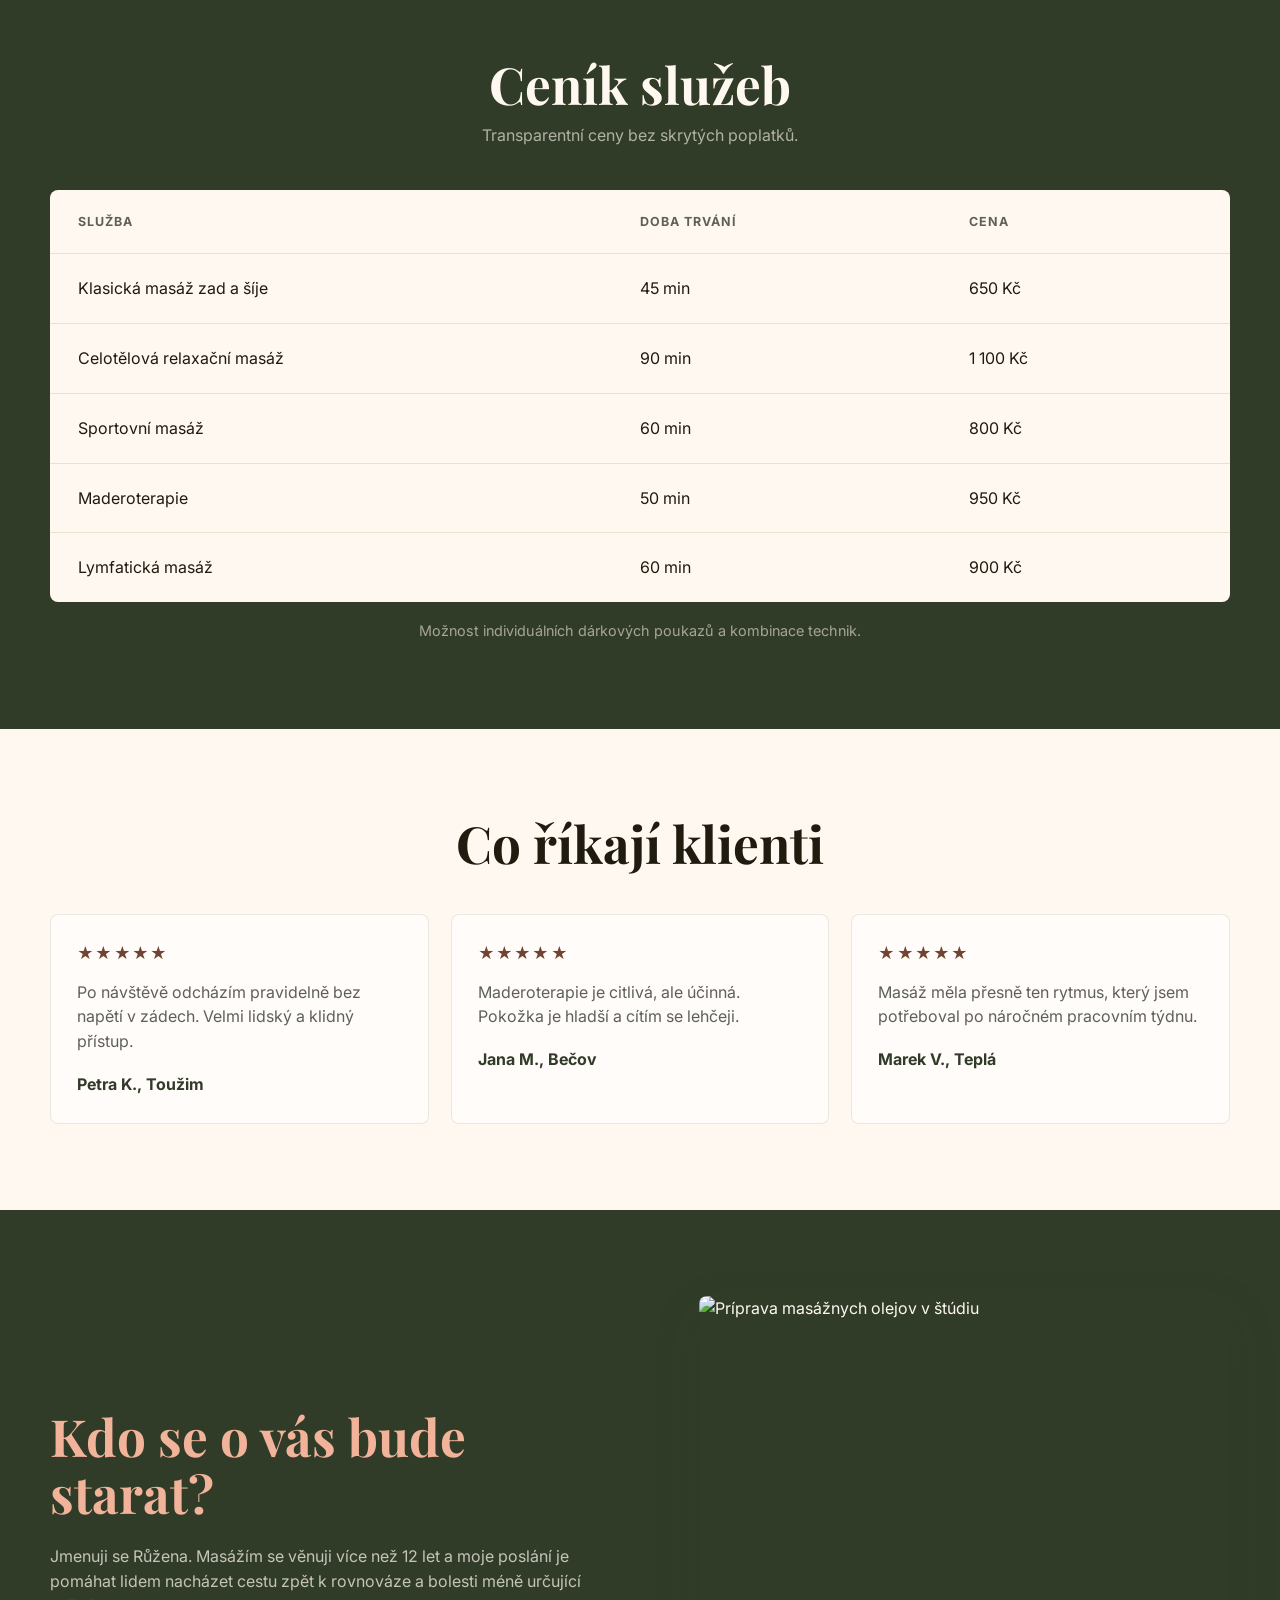
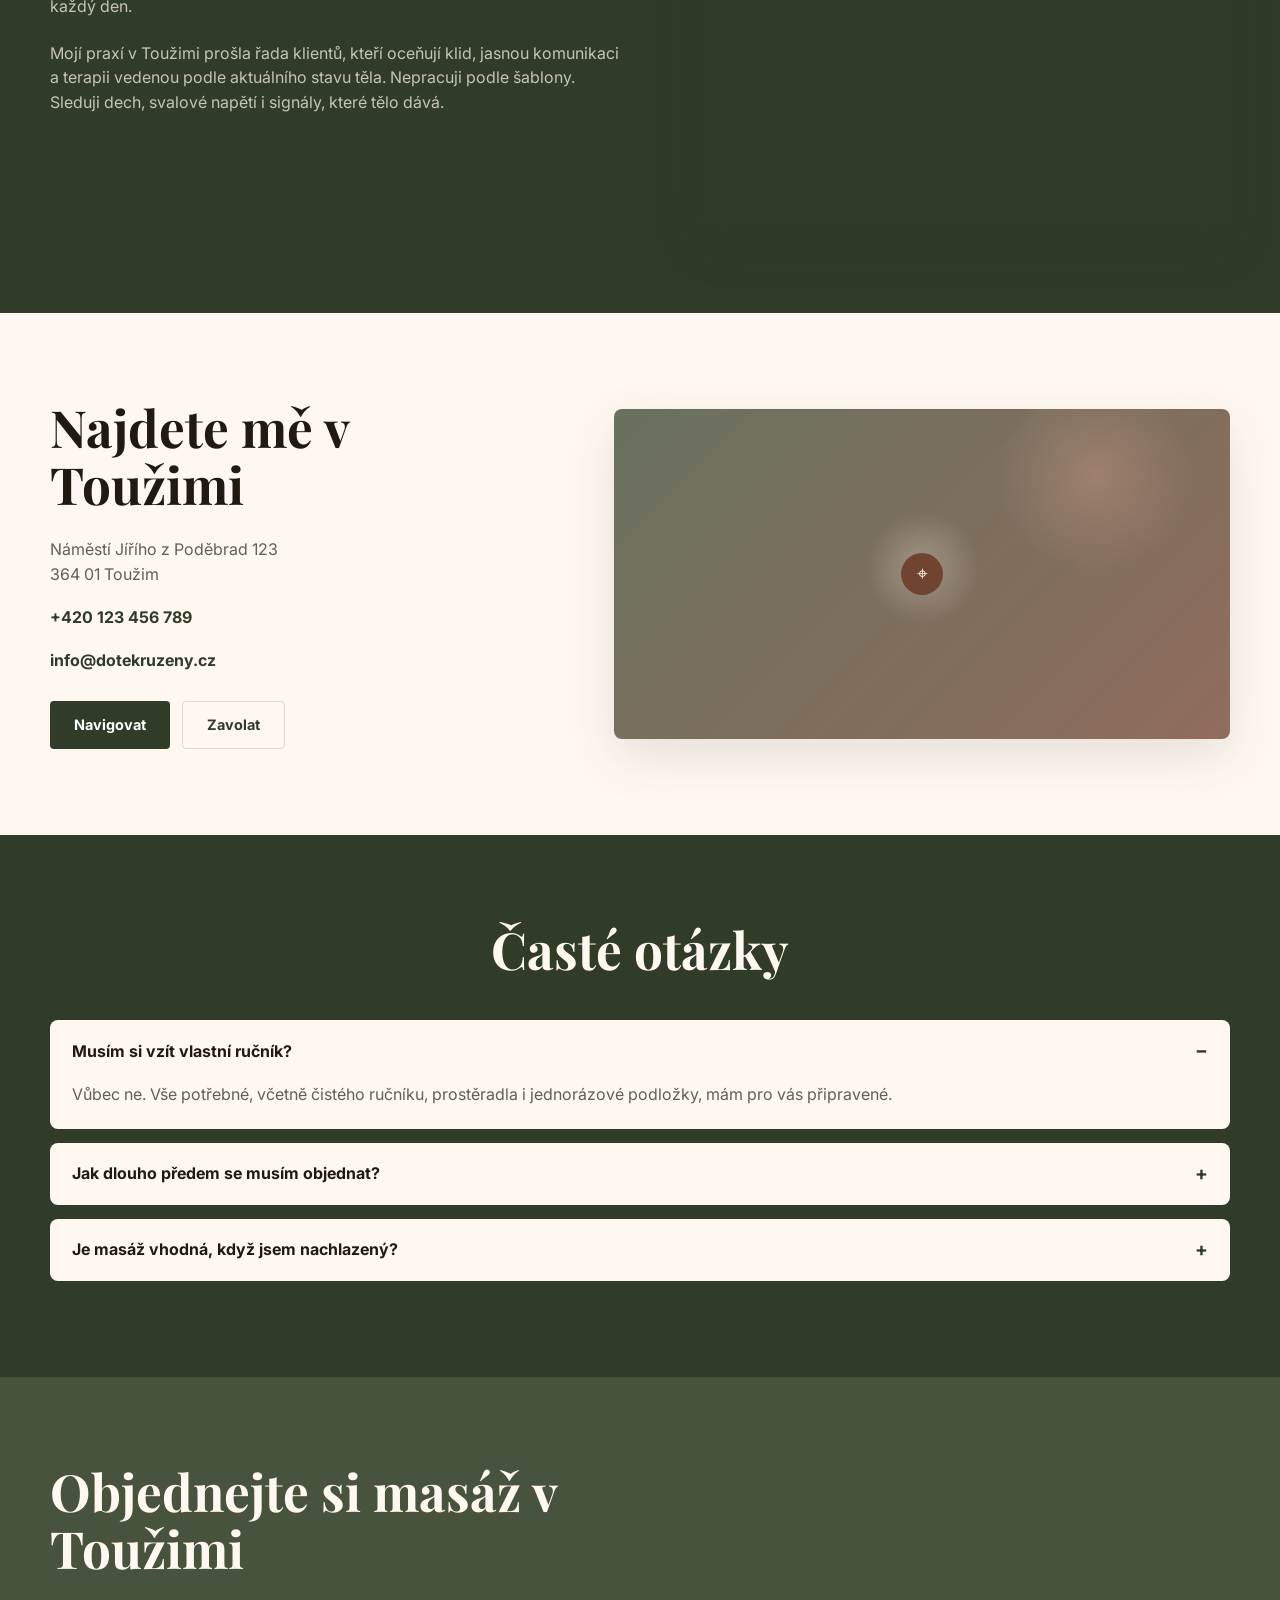
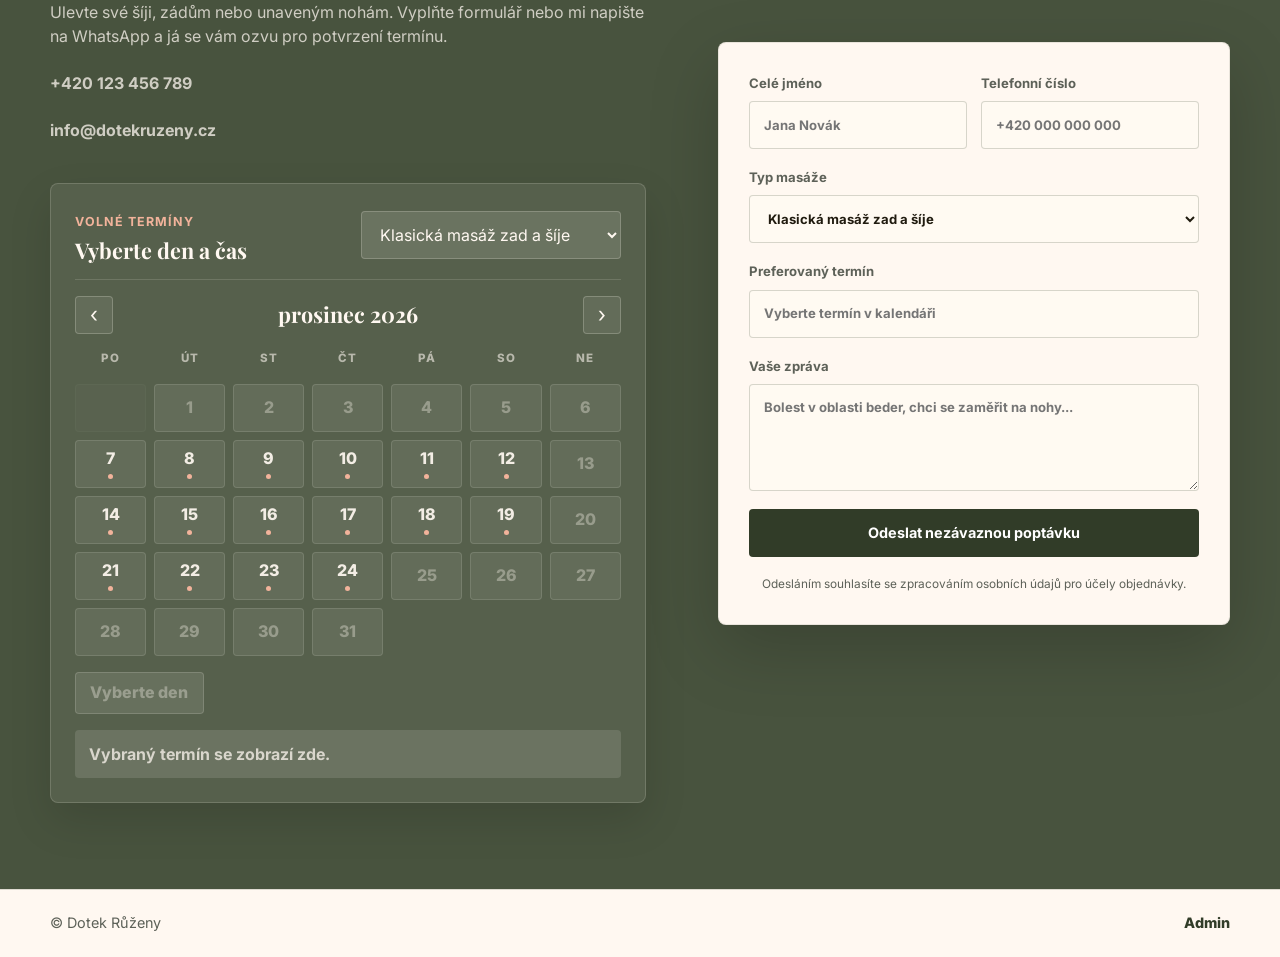
==== commit 8d4c7dfd: "Add admin footer link" ====
--- a/index.html
+++ b/index.html
@@ -394,6 +394,13 @@
       </section>
     </main>
 
+    <footer class="site-footer">
+      <div class="container">
+        <span>© Dotek Růženy</span>
+        <a href="admin.html">Admin</a>
+      </div>
+    </footer>
+
     <script src="booking-data.js"></script>
     <script src="script.js"></script>
   </body>
--- a/styles.css
+++ b/styles.css
@@ -899,6 +899,26 @@
   font-size: 0.74rem;
 }
 
+.site-footer {
+  border-top: 1px solid var(--line);
+  background: var(--cream);
+  color: var(--muted);
+}
+
+.site-footer .container {
+  display: flex;
+  align-items: center;
+  justify-content: space-between;
+  gap: 16px;
+  padding-block: 22px;
+  font-size: 0.9rem;
+}
+
+.site-footer a {
+  color: var(--olive);
+  font-weight: 800;
+}
+
 @media (max-width: 920px) {
   .site-header {
     grid-template-columns: 1fr auto;
